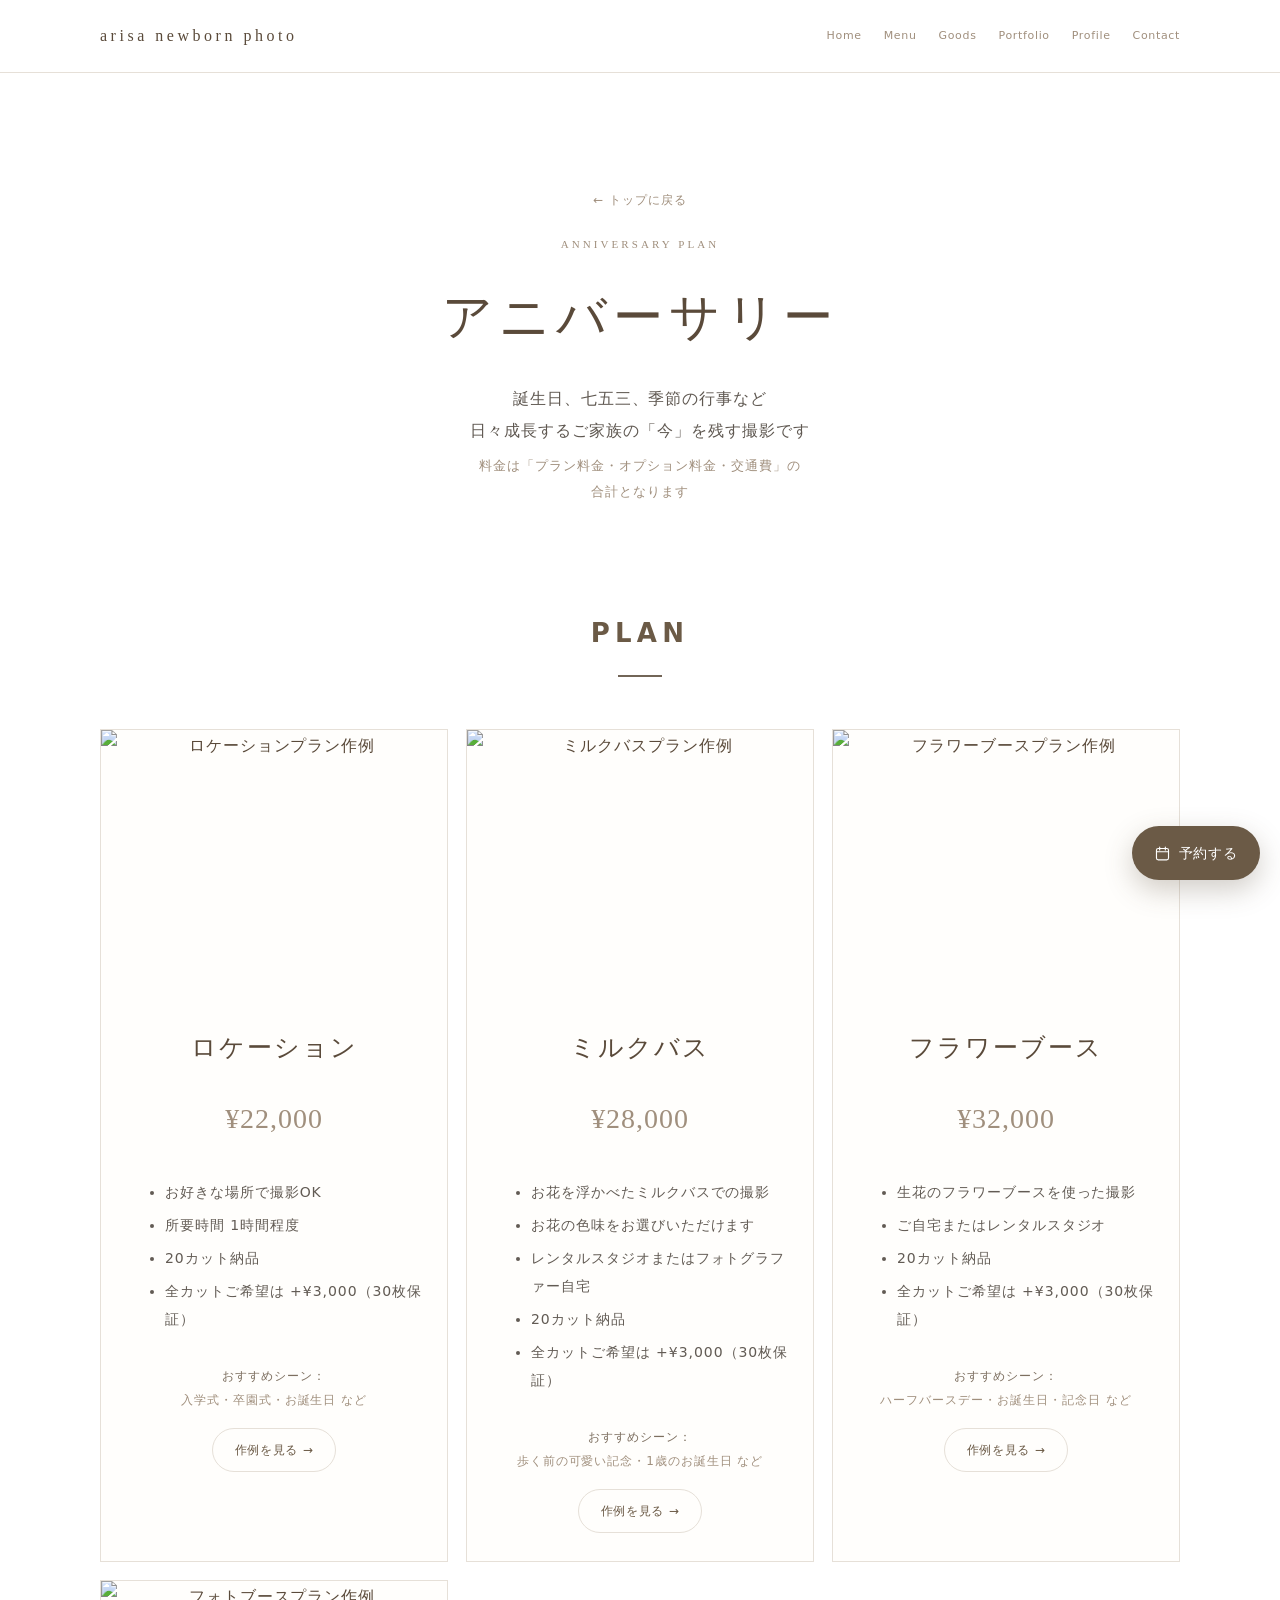
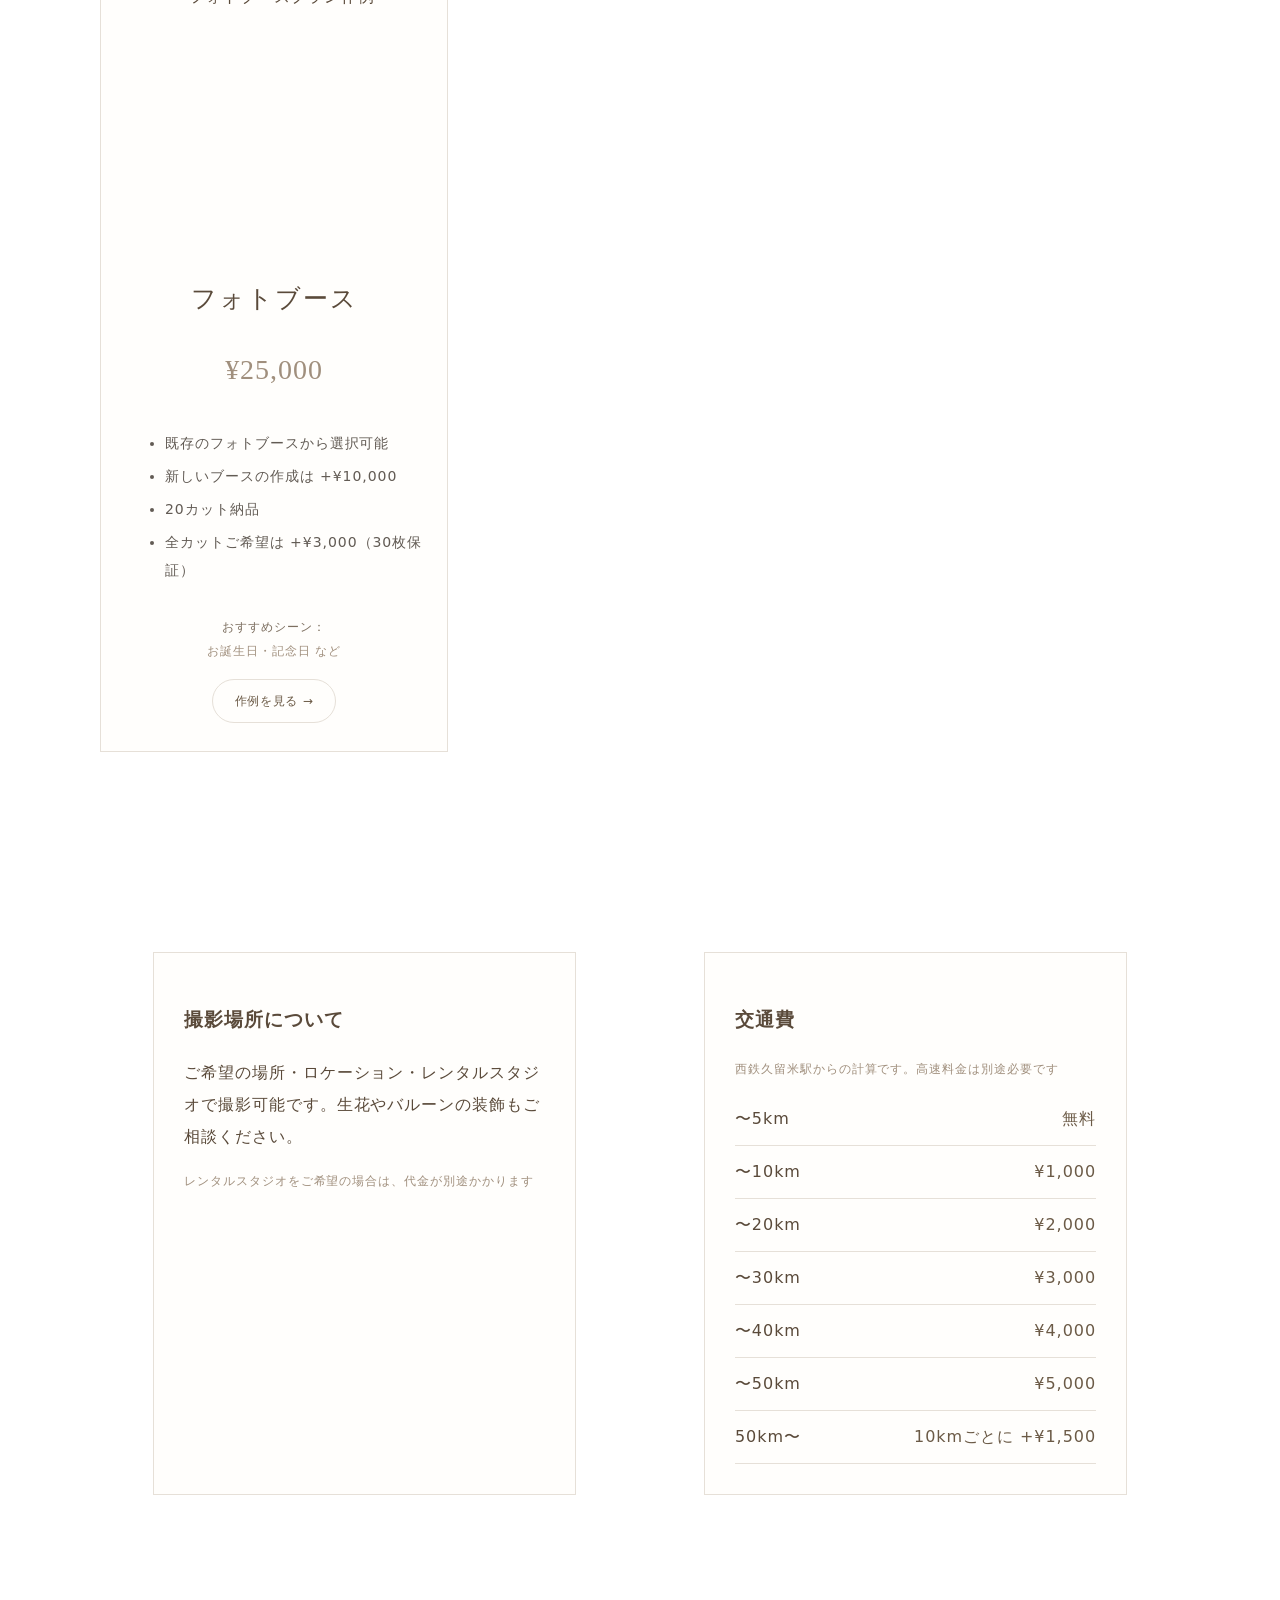
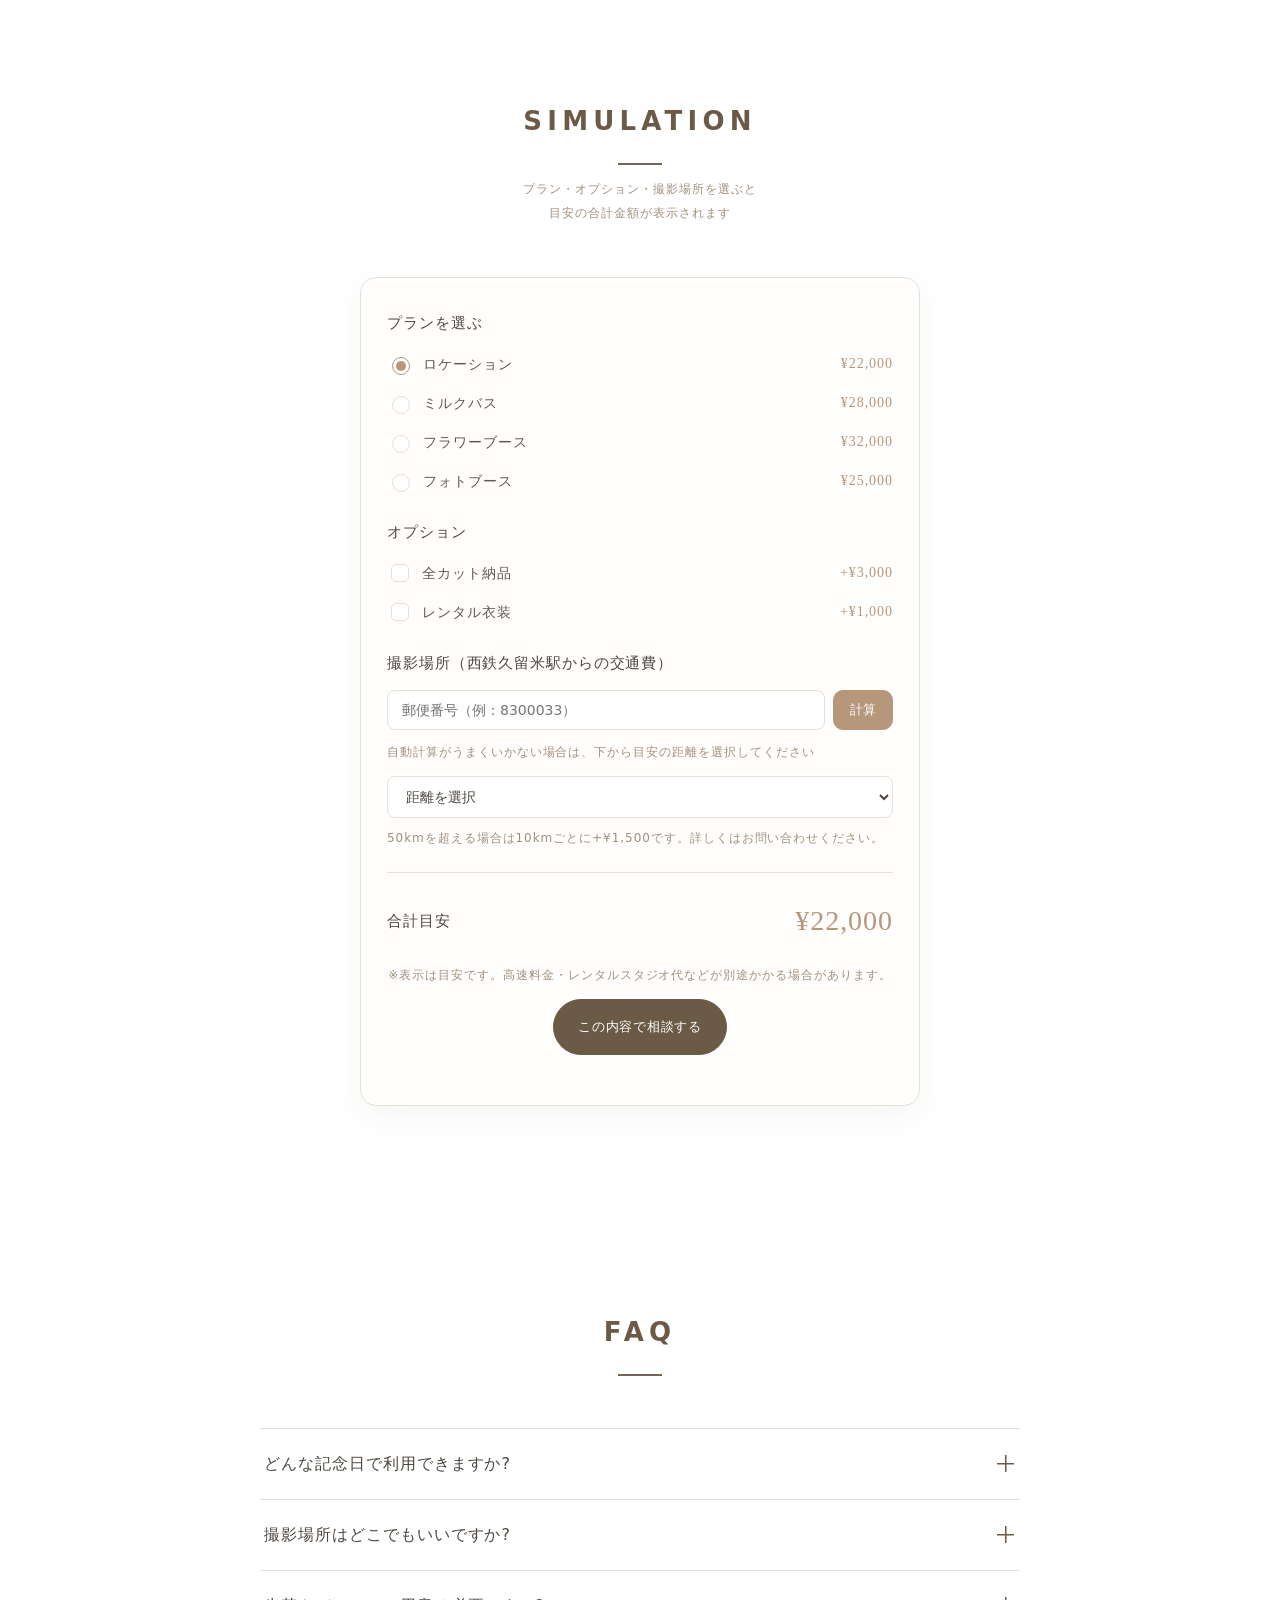
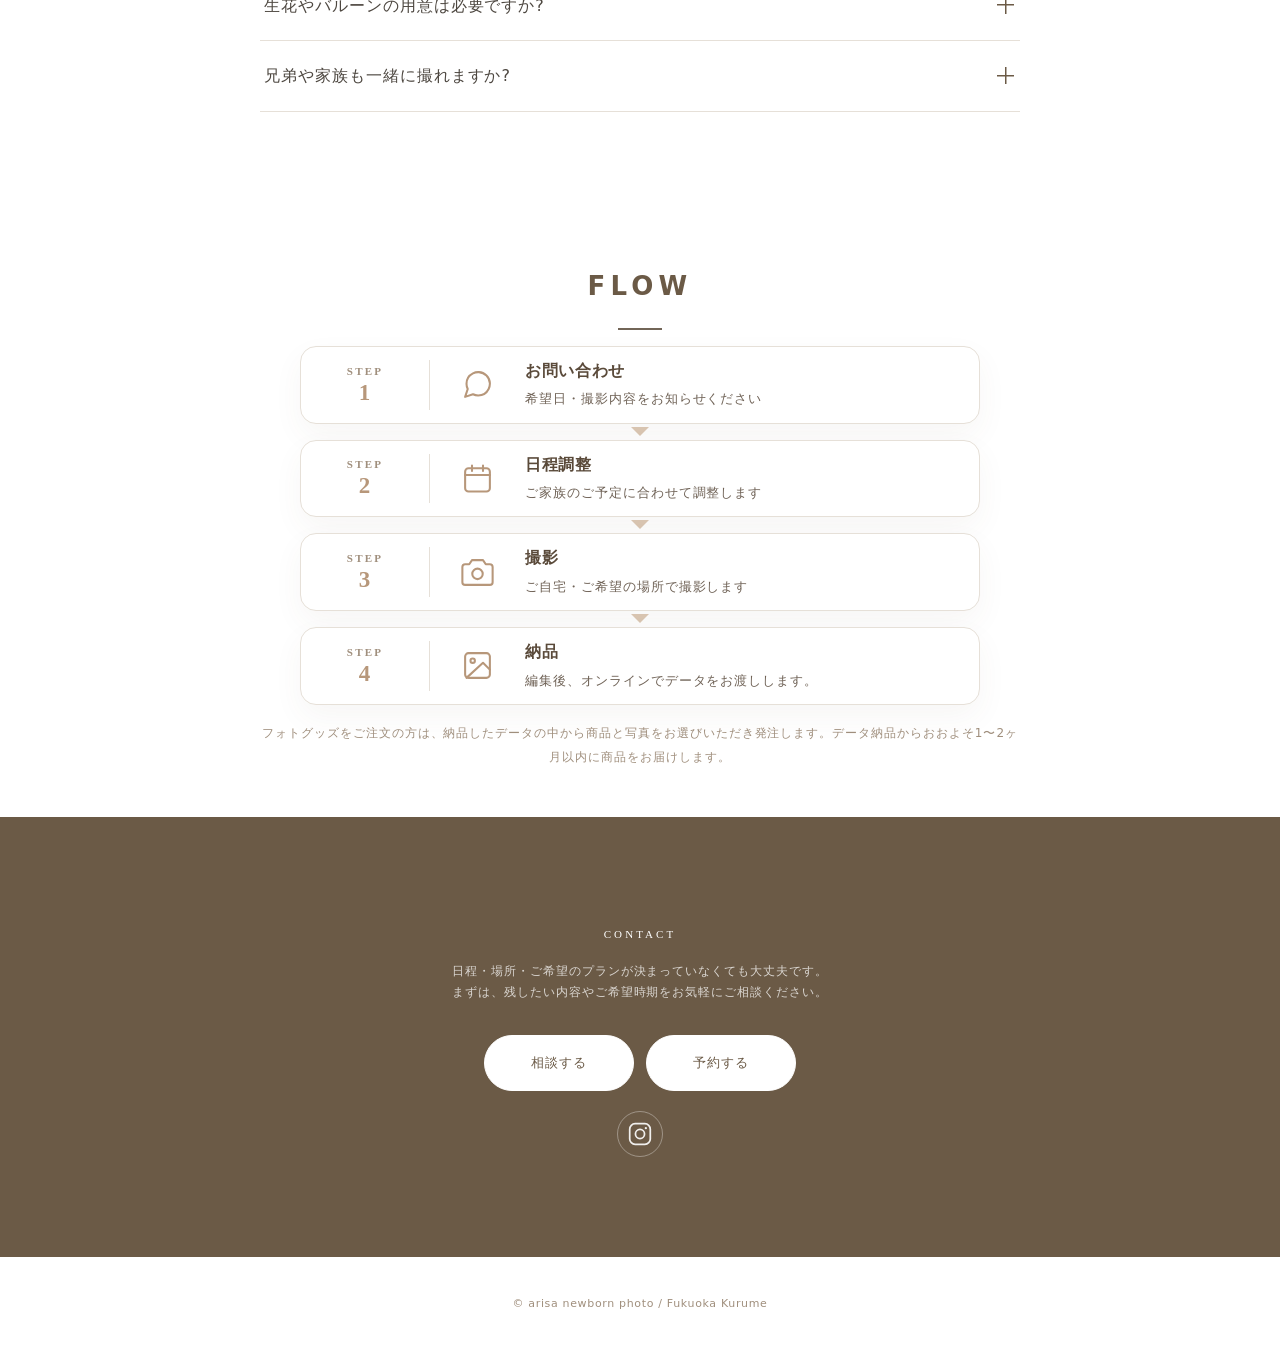
==== anniversary.html @ 68b3fe2f "Add files via upload" ====
<!doctype html>
<html lang="ja">
<head>
  <meta charset="utf-8" />
  <meta name="viewport" content="width=device-width, initial-scale=1" />
  <title>アニバーサリー｜arisa newborn photo</title>
  <link rel="stylesheet" href="style.css?v=95" />
</head>
<body>
  <header class="nav"><div class="container nav-inner"><div class="brand"><a href="index.html">arisa newborn photo</a></div><input id="nav-toggle" class="nav-checkbox" type="checkbox" /><label class="nav-toggle" for="nav-toggle" aria-label="メニューを開閉"><span></span><span></span><span></span></label><nav class="nav-links"><a href="index.html">Home</a><a href="index.html#service">Menu</a><a href="photogoods.html">Goods</a><a href="portfolio.html">Portfolio</a><a href="profile.html">Profile</a><a href="index.html#contact">Contact</a></nav></div></header>
  <main>
    <div class="page-head container"><a class="backlink" href="index.html">トップに戻る</a><div style="margin-top:18px"><span class="eyebrow">Anniversary plan</span><h1>アニバーサリー</h1><p style="text-align:center">誕生日、七五三、季節の行事など<br>日々成長するご家族の「今」を残す撮影です<br><span class="fee-note">料金は「プラン料金・オプション料金・交通費」の<br>合計となります</span></p></div></div>

    <section><div class="container"><div class="section-title"><span class="eyebrow">Plan</span><h2>プラン料金</h2></div><div class="plans">
      <div class="plan"><img class="plan-img" src="写真フォルダ/photo/桜4人家族.jpg" alt="ロケーションプラン作例"><h3>ロケーション</h3><p class="price">¥22,000</p><ul><li>お好きな場所で撮影OK</li><li>所要時間 1時間程度</li><li>20カット納品</li><li>全カットご希望は +¥3,000（30枚保証）</li></ul><p class="scene"><b>おすすめシーン：</b><br>入学式・卒園式・お誕生日 など</p><a class="plan-sample" href="portfolio.html#pf-location">作例を見る</a></div>
      <div class="plan"><img class="plan-img" src="写真フォルダ/photo/ミルクバス1.jpg" alt="ミルクバスプラン作例"><h3>ミルクバス</h3><p class="price">¥28,000</p><ul><li>お花を浮かべたミルクバスでの撮影</li><li>お花の色味をお選びいただけます</li><li>レンタルスタジオまたはフォトグラファー自宅</li><li>20カット納品</li><li>全カットご希望は +¥3,000（30枚保証）</li></ul><p class="scene"><b>おすすめシーン：</b><br>歩く前の可愛い記念・1歳のお誕生日 など</p><a class="plan-sample" href="portfolio.html#pf-milkbath">作例を見る</a></div>
      <div class="plan"><img class="plan-img" src="写真フォルダ/photo/アニバーサリーフラワー1.jpg" alt="フラワーブースプラン作例"><h3>フラワーブース</h3><p class="price">¥32,000</p><ul><li>生花のフラワーブースを使った撮影</li><li>ご自宅またはレンタルスタジオ</li><li>20カット納品</li><li>全カットご希望は +¥3,000（30枚保証）</li></ul><p class="scene"><b>おすすめシーン：</b><br>ハーフバースデー・お誕生日・記念日 など</p><a class="plan-sample" href="portfolio.html#pf-flower">作例を見る</a></div>
      <div class="plan"><img class="plan-img" src="写真フォルダ/photo/フォトブース.jpg" alt="フォトブースプラン作例"><h3>フォトブース</h3><p class="price">¥25,000</p><ul><li>既存のフォトブースから選択可能</li><li>新しいブースの作成は +¥10,000</li><li>20カット納品</li><li>全カットご希望は +¥3,000（30枚保証）</li></ul><p class="scene"><b>おすすめシーン：</b><br>お誕生日・記念日 など</p><a class="plan-sample" href="portfolio.html#pf-booth">作例を見る</a></div>
    </div></div></section>

    <section class="info-compact"><div class="container info"><div class="info-card"><h3>撮影場所について</h3><p>ご希望の場所・ロケーション・レンタルスタジオで撮影可能です。生花やバルーンの装飾もご相談ください。</p><p class="note">レンタルスタジオをご希望の場合は、代金が別途かかります</p></div><div class="info-card"><h3>交通費</h3><p class="note">西鉄久留米駅からの計算です。高速料金は別途必要です</p><table><tr><td>〜5km</td><td>無料</td></tr><tr><td>〜10km</td><td>¥1,000</td></tr><tr><td>〜20km</td><td>¥2,000</td></tr><tr><td>〜30km</td><td>¥3,000</td></tr><tr><td>〜40km</td><td>¥4,000</td></tr><tr><td>〜50km</td><td>¥5,000</td></tr><tr><td>50km〜</td><td>10kmごとに +¥1,500</td></tr></table></div></div></section>

    <section id="sim"><div class="narrow"><div class="section-title"><span class="eyebrow">Simulation</span><h2>料金シミュレーション</h2><p class="note">プラン・オプション・撮影場所を選ぶと<br>目安の合計金額が表示されます</p></div>
      <div class="sim-box">
        <div class="sim-field"><span class="sim-label">プランを選ぶ</span><div class="sim-options">
          <label><input type="radio" name="a-plan" value="22000" checked>ロケーション<span>¥22,000</span></label>
          <label><input type="radio" name="a-plan" value="28000">ミルクバス<span>¥28,000</span></label>
          <label><input type="radio" name="a-plan" value="32000">フラワーブース<span>¥32,000</span></label>
          <label><input type="radio" name="a-plan" value="25000" data-pb="1">フォトブース<span>¥25,000</span></label>
        </div></div>
        <div class="sim-field"><span class="sim-label">オプション</span><div class="sim-options">
          <label><input type="checkbox" id="a-allcut">全カット納品<span>+¥3,000</span></label>
          <label><input type="checkbox" id="a-costume">レンタル衣装<span>+¥1,000</span></label>
          <label id="a-nb-wrap" style="display:none"><input type="checkbox" id="a-nb">新しいフォトブースを作成<span>+¥10,000</span></label>
        </div></div>
        <div class="sim-field"><span class="sim-label">撮影場所（西鉄久留米駅からの交通費）</span>
          <div class="zip-inline"><input type="text" id="a-zip" inputmode="numeric" maxlength="8" placeholder="郵便番号（例：8300033）"><button type="button" id="a-zip-btn">計算</button></div>
          <p id="a-zip-result" class="note" style="margin-top:8px;display:none"></p>
          <p class="note" style="margin-top:10px">自動計算がうまくいかない場合は、下から目安の距離を選択してください</p>
          <select id="a-dist" class="sim-select">
            <option value="">距離を選択</option>
            <option value="0">〜5km（無料）</option>
            <option value="1000">〜10km（¥1,000）</option>
            <option value="2000">〜20km（¥2,000）</option>
            <option value="3000">〜30km（¥3,000）</option>
            <option value="4000">〜40km（¥4,000）</option>
            <option value="5000">〜50km（¥5,000）</option>
          </select>
          <p class="note" style="margin-top:8px">50kmを超える場合は10kmごとに+¥1,500です。詳しくはお問い合わせください。</p>
        </div>
        <div class="sim-total"><span>合計目安</span><strong id="a-total">¥22,000</strong></div>
        <p class="note" style="text-align:center;margin-top:14px">※表示は目安です。高速料金・レンタルスタジオ代などが別途かかる場合があります。</p>
        <div class="btns" style="justify-content:center;margin-top:6px"><a class="btn line" href="https://lin.ee/nrPaFDa" target="_blank" rel="noreferrer">この内容で相談する</a></div>
      </div>
    </div></section>
    <script>(function(){
      var s=document.getElementById("sim");if(!s)return;
      var aTravelFee=0;
      function y(n){return "¥"+n.toLocaleString();}
      var KUR={lat:33.312266,lng:130.521143};
      var areaCoords={"830":{name:"久留米市中心部",lat:33.312266,lng:130.521143},"831":{name:"久留米市周辺",lat:33.34,lng:130.55},"832":{name:"柳川市",lat:33.163,lng:130.406},"833":{name:"筑後市",lat:33.209,lng:130.508},"834":{name:"八女市",lat:33.211,lng:130.556},"835":{name:"みやま市",lat:33.152,lng:130.475},"836":{name:"大牟田市",lat:33.030,lng:130.446},"838":{name:"朝倉市",lat:33.415,lng:130.664},"839":{name:"うきは市",lat:33.325,lng:130.771},"810":{name:"福岡市中央区",lat:33.589,lng:130.402},"812":{name:"福岡市博多区",lat:33.590,lng:130.421},"814":{name:"福岡市早良区",lat:33.578,lng:130.353},"815":{name:"福岡市南区",lat:33.560,lng:130.436},"818":{name:"筑紫野市",lat:33.497,lng:130.548},"820":{name:"飯塚市",lat:33.646,lng:130.691},"840":{name:"佐賀市",lat:33.263,lng:130.301},"841":{name:"鳥栖市",lat:33.376,lng:130.507}};
      function distKm(a,b,c,d){var R=6371,r=function(x){return x*Math.PI/180;};var dLat=r(c-a),dLng=r(d-b);var t=Math.sin(dLat/2)*Math.sin(dLat/2)+Math.cos(r(a))*Math.cos(r(c))*Math.sin(dLng/2)*Math.sin(dLng/2);return R*2*Math.atan2(Math.sqrt(t),Math.sqrt(1-t));}
      function feeFrom(km){if(km<=5)return 0;if(km<=10)return 1000;if(km<=20)return 2000;if(km<=30)return 3000;if(km<=40)return 4000;return 5000;}
      function fetchT(u,ms){ms=ms||8000;var c=new AbortController();var t=setTimeout(function(){c.abort();},ms);return fetch(u,{signal:c.signal}).finally(function(){clearTimeout(t);});}
      function calc(){var p=s.querySelector('input[name="a-plan"]:checked');var base=p?+p.value:0;var pb=!!(p&&p.dataset.pb);document.getElementById("a-nb-wrap").style.display=pb?"flex":"none";var allcut=document.getElementById("a-allcut").checked?3000:0;var costume=document.getElementById("a-costume").checked?1000:0;var nb=(pb&&document.getElementById("a-nb").checked)?10000:0;document.getElementById("a-total").textContent=y(base+allcut+costume+nb+aTravelFee);}
      var sel=document.getElementById("a-dist");
      sel.addEventListener("change",function(){if(sel.value!==""){aTravelFee=+sel.value;var box=document.getElementById("a-zip-result");box.style.display="block";box.innerHTML=sel.options[sel.selectedIndex].text+" を選択（交通費："+(aTravelFee===0?"無料":"＋"+aTravelFee.toLocaleString()+"円")+"）";}calc();});
      async function calcZip(){
        var raw=document.getElementById("a-zip").value.replace(/[^0-9]/g,"");
        var box=document.getElementById("a-zip-result");var btn=document.getElementById("a-zip-btn");box.style.display="block";
        if(raw.length!==7){box.innerHTML="郵便番号は7桁の数字で入力してください（例：8300033）";return;}
        var orig=btn.textContent;btn.disabled=true;btn.textContent="計算中";
        try{
          var zr=await fetchT("https://zipcloud.ibsnet.co.jp/api/search?zipcode="+raw);var zd=await zr.json();
          if(!zd.results||!zd.results.length)throw 0;
          var a=zd.results[0];var addr=a.address1+a.address2+a.address3;
          var gr=await fetchT("https://nominatim.openstreetmap.org/search?format=json&countrycodes=jp&limit=1&q="+encodeURIComponent("日本 "+addr));var gd=await gr.json();
          if(!gd.length)throw 0;
          var km=distKm(KUR.lat,KUR.lng,parseFloat(gd[0].lat),parseFloat(gd[0].lon));var fee=feeFrom(km);var kmr=Math.round(km*10)/10;
          aTravelFee=fee;sel.value="";
          box.innerHTML=addr+"　西鉄久留米駅から約"+kmr+"km<br>交通費：<strong>"+(fee===0?"無料":"＋"+fee.toLocaleString()+"円")+"</strong>";
        }catch(e){
          var pre=raw.substring(0,3);var ar=areaCoords[pre];
          if(ar){var km=distKm(KUR.lat,KUR.lng,ar.lat,ar.lng);var fee=feeFrom(km);var kmr=Math.round(km);aTravelFee=fee;sel.value="";box.innerHTML="※概算："+ar.name+"周辺・約"+kmr+"km<br>交通費：<strong>"+(fee===0?"無料":"＋"+fee.toLocaleString()+"円")+"</strong>";}
          else{box.innerHTML="郵便番号から算出できませんでした。下の「距離を選択」からお選びください。";}
        }finally{btn.disabled=false;btn.textContent=orig;calc();}
      }
      document.getElementById("a-zip-btn").addEventListener("click",calcZip);
      s.addEventListener("change",calc);calc();
    })();</script>

    <section><div class="narrow"><div class="section-title"><span class="eyebrow">FAQ</span><h2>よくある質問</h2></div><div class="faq">
      <details><summary>どんな記念日で利用できますか?</summary><p>お誕生日・ハーフバースデー・季節の行事など、さまざまな記念日で撮影いただけます。</p></details>
      <details><summary>撮影場所はどこでもいいですか?</summary><p>お好きな場所やレンタルスタジオで撮影できます。ご希望の場所をご相談ください。</p></details>
      <details><summary>生花やバルーンの用意は必要ですか?</summary><p>ミルクバス・フラワーブース・フォトブースプランでは、装飾はこちらでご用意します。イメージもご相談いただけます。</p></details>
      <details><summary>兄弟や家族も一緒に撮れますか?</summary><p>はい。ご家族・ご兄弟一緒の撮影も可能です。お気軽にご相談ください。</p></details>
    </div></div></section>

    <section><div class="container"><div class="section-title"><span class="eyebrow">Flow</span><h2>撮影までの流れ</h2></div><div class="flow"><div class="step"><div class="step-number">1</div><div class="step-icon"><svg viewBox="0 0 24 24" fill="none" stroke="currentColor" stroke-width="1.5" stroke-linecap="round" stroke-linejoin="round"><path d="M21 11.5a8.38 8.38 0 0 1-.9 3.8 8.5 8.5 0 0 1-7.6 4.7 8.38 8.38 0 0 1-3.8-.9L3 21l1.9-5.7a8.38 8.38 0 0 1-.9-3.8 8.5 8.5 0 0 1 4.7-7.6 8.38 8.38 0 0 1 3.8-.9h.5a8.48 8.48 0 0 1 8 8z"/></svg></div><div class="step-body"><h3>お問い合わせ</h3><p>希望日・撮影内容をお知らせください</p></div></div><div class="step"><div class="step-number">2</div><div class="step-icon"><svg viewBox="0 0 24 24" fill="none" stroke="currentColor" stroke-width="1.5" stroke-linecap="round" stroke-linejoin="round"><rect x="3" y="4.5" width="18" height="17" rx="2.5"/><path d="M3 9.5h18M8 2.5v4M16 2.5v4"/></svg></div><div class="step-body"><h3>日程調整</h3><p>ご家族のご予定に合わせて調整します</p></div></div><div class="step"><div class="step-number">3</div><div class="step-icon"><svg viewBox="0 0 24 24" fill="none" stroke="currentColor" stroke-width="1.5" stroke-linecap="round" stroke-linejoin="round"><path d="M23 19a2 2 0 0 1-2 2H3a2 2 0 0 1-2-2V8a2 2 0 0 1 2-2h3l2-3h8l2 3h3a2 2 0 0 1 2 2z"/><circle cx="12" cy="13" r="3.8"/></svg></div><div class="step-body"><h3>撮影</h3><p>ご自宅・ご希望の場所で撮影します</p></div></div><div class="step"><div class="step-number">4</div><div class="step-icon"><svg viewBox="0 0 24 24" fill="none" stroke="currentColor" stroke-width="1.5" stroke-linecap="round" stroke-linejoin="round"><rect x="3" y="3" width="18" height="18" rx="2.5"/><circle cx="8.5" cy="8.5" r="1.6"/><path d="M21 15l-5-5L4 21"/></svg></div><div class="step-body"><h3>納品</h3><p>編集後、オンラインでデータをお渡しします。</p></div></div></div><p class="note" style="text-align:center;max-width:760px;margin:24px auto 0">フォトグッズをご注文の方は、納品したデータの中から商品と写真をお選びいただき発注します。データ納品からおおよそ1〜2ヶ月以内に商品をお届けします。</p></div></section>

    <section id="contact" class="cta"><div class="narrow"><span class="eyebrow">Contact</span><p><span class="wbr">日程・場所・ご希望のプランが</span><span class="wbr">決まっていなくても大丈夫です。</span><br><span class="wbr">まずは、残したい内容やご希望時期を</span><span class="wbr">お気軽にご相談ください。</span></p><div class="btns" style="justify-content:center"><a class="btn line" href="https://lin.ee/nrPaFDa" target="_blank" rel="noreferrer">相談する</a><a class="btn js-book" href="#booking">予約する</a></div><a class="ig-link" href="https://www.instagram.com/arisa_newbornphoto/" target="_blank" rel="noreferrer" aria-label="Instagramを見る"><svg viewBox="0 0 24 24" width="26" height="26" fill="none" stroke="currentColor" stroke-width="1.6" stroke-linecap="round" stroke-linejoin="round"><rect x="2.5" y="2.5" width="19" height="19" rx="5"/><circle cx="12" cy="12" r="4.2"/><circle cx="17.4" cy="6.6" r="1.05" fill="currentColor" stroke="none"/></svg></a></div></section>
  </main>
  <footer class="footer">© arisa newborn photo / Fukuoka Kurume</footer>
  <a class="fab js-book" href="#booking" target="_blank" rel="noreferrer" aria-label="予約する"><svg viewBox="0 0 24 24" width="17" height="17" fill="none" stroke="currentColor" stroke-width="1.6" stroke-linecap="round" stroke-linejoin="round"><rect x="3.5" y="5" width="17" height="16" rx="2.5"/><path d="M3.5 9.5h17M8 3v4M16 3v4"/></svg><span>予約する</span></a>
  <script src="booking.js?v=7" defer></script>
</body>
</html>
---- style.css ----
@charset "UTF-8";
:root{
  --bg:#ffffff;--paper:#fffefc;--ink:#5a4a3a;--muted:#a08f7d;--line:#e6e0d8;--accent:#b7977a;--accent2:#d8c4b0;--soft:#faf8f5;--dark:#6b5a46;
  --line-green:#06C755;
  --shadow:0 20px 50px rgba(90,74,58,.06);
}
*{box-sizing:border-box}
html{scroll-behavior:smooth}
body{margin:0;background:var(--bg);color:var(--ink);font-family:"Noto Sans JP", system-ui, -apple-system, BlinkMacSystemFont, sans-serif;line-height:2;letter-spacing:.06em;font-weight:300}
img{max-width:100%;display:block}
a{color:inherit;text-decoration:none}
.container{width:min(1080px,calc(100% - 40px));margin:auto}
.narrow{width:min(820px,calc(100% - 40px));margin:auto}
.nav{position:sticky;top:0;z-index:10;background:rgba(255,255,255,.86);backdrop-filter:blur(16px);border-bottom:1px solid var(--line)}
.nav-inner{height:72px;display:flex;align-items:center;justify-content:space-between;gap:20px;position:relative}
.brand{font-family:Georgia,"Times New Roman",serif;font-size:16px;letter-spacing:.22em;white-space:nowrap}
.nav-checkbox{position:absolute;opacity:0;pointer-events:none;width:1px;height:1px}
.nav-toggle{display:none;align-items:center;justify-content:center;width:40px;height:34px;padding:0;border:none;background:none;cursor:pointer;flex-direction:column;gap:6px}
.nav-toggle span{display:block;width:24px;height:2px;background:var(--ink);border-radius:1px;transition:transform .25s ease,opacity .25s ease}
.nav-toggle span + span{margin-top:0}
.nav-links{display:flex;gap:22px;font-size:11px;letter-spacing:.06em;color:var(--muted);align-items:center}
.nav-links a:hover{color:var(--accent)}
.hero{min-height:90vh;display:flex;align-items:center;padding:100px 0 72px;position:relative;overflow:hidden;background:#fff}
.hero-bg{position:absolute;top:0;left:0;width:100%;height:100%;object-fit:cover;object-position:58% 30%;z-index:0;animation:heroFade 2.6s cubic-bezier(.22,.61,.36,1) forwards;opacity:1;margin:0;pointer-events:none}
.hero-scrim{display:none}
.hero .container{position:relative;z-index:2}
.hero-inner{max-width:520px;animation:heroText 1.6s ease-out .5s forwards;opacity:1;position:relative;z-index:2}
.eyebrow{font-family:Georgia,serif;font-size:11px;letter-spacing:.28em;color:var(--muted);text-transform:uppercase}
.hero h1{font-family:Georgia,"Noto Serif JP",serif;font-weight:300;font-size:clamp(22px,3vw,36px);line-height:1.85;margin:22px 0 28px;letter-spacing:.12em;max-width:90%;}
.lead{font-size:14px;color:#5f5851;max-width:600px;line-height:2.1}
.hero-card{background:var(--paper);padding:18px;border:1px solid var(--line)}
.hero-card img{aspect-ratio:4/5;object-fit:cover;object-position:50% 18%}
@keyframes heroFade{from{opacity:0;transform:scale(1.06)}to{opacity:1;transform:none}}
@keyframes heroText{from{opacity:0;transform:translateY(16px)}to{opacity:1;transform:none}}
@media(prefers-reduced-motion:reduce){.hero-bg,.hero-inner{animation:none;opacity:1}}
.btns{display:flex;gap:12px;flex-wrap:wrap;margin-top:32px;margin-bottom:20px}
.btn{padding:14px 24px;border:1px solid var(--dark);background:var(--dark);color:white;font-size:13px;letter-spacing:.06em;display:inline-flex;align-items:center;justify-content:center;min-width:150px;width:auto;border-radius:999px;cursor:pointer;transition:transform .2s ease,box-shadow .2s ease,background .2s ease,color .2s ease,border-color .2s ease,filter .2s ease}
.hero .lead{font-size:12.6px}
.hero .btn{flex:1 1 45%;min-width:150px;width:auto}
.btn.secondary{background:transparent;color:var(--dark)}
.btn.line{background:var(--dark);border-color:var(--dark);color:#fff}
.hero .btn.line,.hero .btn.secondary{background:#fff;color:var(--dark);border:1px solid var(--dark)}
@media(hover:hover){.hero .btn.line:hover,.hero .btn.secondary:hover{background:var(--dark);color:#fff}}
.hero .btn.line:active,.hero .btn.secondary:active{background:var(--dark);color:#fff}
section{padding:100px 0}
.section-title{text-align:center;margin-bottom:52px}
.section-title .eyebrow{display:block;margin:0;font-family:inherit;font-size:clamp(20px,2.6vw,26px);font-weight:700;letter-spacing:.2em;color:var(--dark)}
.section-title .eyebrow::after{content:"";display:block;width:44px;height:2px;background:var(--ink);opacity:.85;margin:16px auto 0}
.section-title h2{display:none}
.message{background:#fff;border-top:1px solid var(--line);border-bottom:1px solid var(--line);text-align:center;opacity:0;animation:fadeInUp 1s ease-out .2s both}
.message p{font-size:15px;color:#5f5851;line-height:2.1}
.intro-grid{display:grid;grid-template-columns:repeat(3,1fr);gap:18px;margin-top:38px;text-align:left}
@keyframes fadeInUp{from{opacity:0;transform:translateY(20px)}to{opacity:1;transform:translateY(0)}}
.intro-card{background:var(--soft);border:1px solid var(--line);padding:26px 24px}
.intro-card h3{font-family:Georgia,"Noto Serif JP",serif;font-weight:300;font-size:18px;margin:0 0 10px;letter-spacing:.1em}
.intro-card p{font-size:13px;color:#625b54;margin:0;line-height:1.9}
.intro-grid.circles{text-align:center;gap:30px}
.intro-grid.circles .intro-card{background:none;border:none;padding:0}
.intro-grid.circles .intro-card p{max-width:280px;margin:0 auto}
.concept-icon{width:100px;height:100px;border-radius:50%;background:var(--soft);border:1px solid var(--line);display:flex;align-items:center;justify-content:center;margin:0 auto 20px;color:var(--accent)}
.concept-icon svg{width:50px;height:50px}
.concept-photo{width:100%;aspect-ratio:5/4;border-radius:50%;overflow:hidden;margin:0 auto 22px;background:var(--soft)}
.concept-photo img{width:100%;height:100%;object-fit:cover}
.intro-grid.circles .concept-photo{width:50%;min-width:180px;max-width:260px}
.service-grid{display:grid;grid-template-columns:repeat(2,1fr);gap:18px;background:transparent;border:none}
.service{background:var(--paper);padding:0;transition:opacity .25s ease}
.service:hover{opacity:.92}
.service > a{display:block;overflow:hidden;position:relative}
.service > a img,.service .placeholder{aspect-ratio:5/4;height:auto;width:100%;object-fit:cover;object-position:50% 38%;border:1px solid var(--line);box-sizing:border-box;display:block}
.cframe{position:absolute;inset:16px;pointer-events:none;border:1.5px solid var(--accent);-webkit-mask:linear-gradient(#000 0 0) top left,linear-gradient(#000 0 0) top right,linear-gradient(#000 0 0) bottom left,linear-gradient(#000 0 0) bottom right;-webkit-mask-size:26px 26px;-webkit-mask-repeat:no-repeat;mask:linear-gradient(#000 0 0) top left,linear-gradient(#000 0 0) top right,linear-gradient(#000 0 0) bottom left,linear-gradient(#000 0 0) bottom right;mask-size:26px 26px;mask-repeat:no-repeat}
.service-body{padding:28px 20px 24px;border-top:none;text-align:center}
.service-body{padding:28px 20px 24px}
.service h3{font-family:Georgia,"Noto Serif JP",serif;font-weight:300;font-size:21px;margin:0 0 10px;letter-spacing:.1em}
.service h3 a{border-bottom:1px solid var(--line);padding-bottom:3px}
.service h3 a:after{content:"  →";font-size:14px;color:var(--accent)}
.service-link{display:inline-flex;margin:16px auto 0;padding:9px 22px;border:1px solid var(--line);color:var(--dark);font-size:12px;letter-spacing:.08em;transition:background .2s ease,color .2s ease,border-color .2s ease;border-radius:999px;text-align:center}
.service-link:after{content:"  →"}
.service-link:hover{background:var(--dark);color:#fff;border-color:var(--dark)}
.price{font-family:Georgia,serif;font-size:18px;color:var(--muted);margin:10px 0}
.service ul{display:inline-block;text-align:left;padding-left:1.2em;margin:12px auto;color:#665f58;font-size:13px}
.note{font-size:12px;color:var(--muted)}
.portfolio-grid{display:grid;grid-template-columns:repeat(3,1fr);gap:14px}
.portfolio-item{background:var(--paper);border:1px solid var(--line);padding:10px}
.portfolio-item img,.portfolio-item .placeholder{width:100%;height:260px;object-fit:cover;object-position:center center}
.portfolio-item p{text-align:center;font-family:Georgia,"Noto Serif JP",serif;letter-spacing:.1em;margin:12px 0 4px;color:#5f5851}
.placeholder{display:flex;align-items:center;justify-content:center;background:linear-gradient(135deg,var(--soft),var(--accent2));color:#8a6f57;font-family:Georgia,"Noto Serif JP",serif;font-size:13px;letter-spacing:.1em;text-align:center;padding:16px}
.pose-grid{display:grid;grid-template-columns:repeat(4,1fr);gap:14px}
.pose-item{background:var(--paper);border:1px solid var(--line);padding:10px}
.pose-item img{width:100%;height:230px;object-fit:cover;object-position:50% 42%}
.pose-item p{text-align:center;font-family:Georgia,"Noto Serif JP",serif;letter-spacing:.1em;margin:12px 0 4px;color:#5f5851;font-size:14px}
.plans{display:grid;grid-template-columns:repeat(3,1fr);gap:18px}
.plan{background:var(--paper);border:1px solid var(--line);padding:28px 24px;position:relative;text-align:center;display:flex;flex-direction:column}
.plan.recommend{border-color:var(--accent);box-shadow:var(--shadow)}
.badge{position:absolute;top:16px;right:16px;background:#f4e5d7;color:#9d7656;font-size:11px;padding:4px 9px}
.plan .plan-img{display:block;width:calc(100% + 48px);max-width:none;margin:-28px -24px 16px;aspect-ratio:5/4;height:auto;object-fit:cover;object-position:50% 42%}
.plan h3{font-family:Georgia,"Noto Serif JP",serif;font-size:25px;font-weight:400;margin:0 0 8px;letter-spacing:.08em}
.plan .scene{font-size:12px;color:var(--muted);margin:10px 0 0}
.plan li{text-align:left}
.plan .scene b{color:#7d6f60;font-weight:400}
.plan .price{font-size:28px}
.plan .plan-tag{margin:6px 0 16px;font-size:12.5px;line-height:1.6;color:var(--muted);padding:0 4px}
.plan li{margin:5px 0;font-size:14px;color:#625b54}
.plan-sample{display:block;width:fit-content;margin:16px auto 0;padding:9px 22px;border:1px solid var(--line);border-radius:999px;color:var(--dark);font-size:12px;letter-spacing:.06em;text-align:center;cursor:pointer;transition:background .2s ease,color .2s ease,border-color .2s ease,transform .2s ease,box-shadow .2s ease}
.plan-sample:after{content:"  →"}
@media(hover:hover){.plan-sample:hover{background:var(--dark);color:#fff;border-color:var(--dark);transform:translateY(-2px);box-shadow:0 8px 18px rgba(90,74,58,.18)}}
.plan-sample:active{transform:translateY(0) scale(.98);filter:brightness(.9)}
.plan-pose-link{margin-top:30px}
#pose{scroll-margin-top:84px}
.plan-discount{margin:16px -24px -28px;margin-top:auto;padding:12px 18px;background:var(--accent2);color:#5a4a3a;font-size:12px;line-height:1.55;text-align:center}
.plan-discount span{display:block}
.plan-discount b{display:inline-block;margin-top:3px;font-family:Georgia,serif;font-weight:700;font-size:15px;letter-spacing:.02em;color:#5a4433}
.option-box{margin-top:30px;background:#fffaf4;border:1px solid var(--line);padding:26px}
.option-box dl{display:grid;grid-template-columns:1fr auto;gap:10px 24px;margin:0}
.option-box dt{color:#5e5750}.option-box dd{margin:0;color:var(--accent);font-family:Georgia,serif}
.discount-box{margin-top:18px;background:#f6efe6;border-color:var(--accent2)}
.discount-box .ob-label{margin:0 0 14px;font-family:Georgia,serif;font-size:12px;font-weight:700;letter-spacing:.22em;text-transform:uppercase;color:var(--accent)}
.discount-box dd{white-space:nowrap;color:#5a4433;font-weight:700}
.flow{display:flex;flex-direction:column;gap:16px;max-width:680px;margin:0 auto;position:relative}
.step{display:grid;grid-template-columns:84px 74px 1fr;align-items:center;gap:0 22px;background:#fff;box-shadow:0 12px 30px rgba(90,74,58,.05);border:1px solid var(--line);border-radius:16px;padding:13px 22px;position:relative;z-index:1}
.step-number{display:flex;flex-direction:column;align-items:center;justify-content:center;font-family:Georgia,serif;font-size:23px;font-weight:700;color:var(--accent);line-height:1}
.step-number::before{content:"STEP";font-family:inherit;font-size:11px;font-weight:600;letter-spacing:.2em;color:var(--muted);margin-bottom:4px}
.step-icon{display:flex;align-items:center;justify-content:center;align-self:stretch;border-left:1px solid var(--line);padding-left:22px;color:var(--accent)}
.step-icon svg{width:33px;height:33px}
.step-body{display:grid;gap:8px;align-content:center}
.step-body h3{font-size:16px;font-weight:600;margin:0;letter-spacing:.04em;color:var(--ink);line-height:1.35;text-align:left}
.step-body p{font-size:13px;color:#6f6256;margin:0;line-height:1.55;text-align:left}
.step:not(:last-child)::after{content:"";position:absolute;left:50%;bottom:-13px;transform:translateX(-50%);width:0;height:0;border-left:9px solid transparent;border-right:9px solid transparent;border-top:9px solid var(--accent2)}
#flow{background:#fbf7f2;padding:10px 0;margin:32px 0}
#flow .section-title{margin-bottom:16px}
#flow .note{margin-top:14px!important}
section:has(.flow){padding-top:48px;padding-bottom:48px}
section:has(.flow) .section-title{margin-bottom:16px}
section:has(.flow) .note{margin-top:16px!important}
#flow .container{position:relative}
#flow .section-title{margin-bottom:20px}
@media(max-width:900px){.flow{gap:16px}.step{grid-template-columns:60px 54px 1fr;gap:0 14px;padding:13px 16px}.step-icon{padding-left:14px}.step-icon svg{width:30px;height:30px}.step-number{font-size:21px}}
.info{display:grid;grid-template-columns:1fr 1fr;gap:22px}
.info-card{background:var(--paper);border:1px solid var(--line);padding:30px;width:80%;max-width:720px;margin:0 auto}
.info-card table{width:100%;border-collapse:collapse}.info-card td{border-bottom:1px solid var(--line);padding:10px 0}.info-card td:last-child{text-align:right;color:var(--dark)}
.section-divider{display:flex;align-items:center;gap:18px;max-width:760px;margin:46px auto 30px}
.section-divider::before,.section-divider::after{content:"";flex:1;height:1px;background:var(--line)}
.section-divider span{font-family:Georgia,serif;font-size:12px;letter-spacing:.28em;text-transform:uppercase;color:var(--accent);white-space:nowrap}
.fee-card td{padding:6px 0}
.notes-compact .info-card h3{display:flex;align-items:center;gap:9px}
.note-icon{width:21px;height:21px;color:var(--accent);flex-shrink:0}
.cost-grid{display:grid;grid-template-columns:1fr 1fr;gap:44px;align-items:start;max-width:940px;margin:0 auto}
.cost-grid .option-box{margin-top:24px}
.cost-grid .fee-card{width:100%;max-width:none;margin:24px 0 0}
@media(max-width:820px){.cost-grid{grid-template-columns:1fr;gap:48px;max-width:520px}}
@media(max-width:560px){.cost-compact{padding:26px 0}.cost-grid{gap:36px}.cost-compact .section-title{margin-bottom:0}.cost-compact .section-title .eyebrow{font-size:19px}.cost-compact .section-title .eyebrow::after{margin-top:7px}.cost-grid .option-box{margin-top:12px;padding:16px 18px}.cost-grid .option-box dl{gap:7px 16px}.cost-grid .option-box dt{font-size:12.5px;line-height:1.45}.cost-grid .option-box dd{font-size:13px}.cost-grid .option-box .note{font-size:11px;margin:8px 0 0;line-height:1.55}.cost-grid .fee-card{margin-top:12px;padding:14px 18px}.cost-grid .fee-card .note{font-size:11px;margin:0 0 8px}.cost-grid .fee-card td{padding:4px 0;font-size:12.5px}}
@media(max-width:560px){.info-compact{padding:26px 0}.info-compact .info{gap:12px}.info-compact .info-card{width:100%;padding:16px 18px}.info-compact .info-card h3{font-size:16px;margin:0 0 8px}.info-compact .info-card p{font-size:12.5px;line-height:1.7;margin:4px 0}.info-compact .info-card td{padding:5px 0;font-size:12.5px}}
@media(max-width:560px){.notes-compact{padding:32px 0}.notes-compact .section-divider{margin:0 auto 16px}.notes-compact .info-card{width:100%;padding:14px 18px;margin-top:12px!important}.notes-compact .info-card h3{font-size:15px;margin:0 0 6px}.notes-compact .info-card p{font-size:12px;line-height:1.65;margin:4px 0}.notes-compact .info-card ol{font-size:11.5px!important;line-height:1.65!important;margin:8px 0!important;padding-left:1.2em!important}.notes-compact .info-card ol li{margin:4px 0}.notes-compact .info-card .note{font-size:11px;margin-top:8px}}
.faq{max-width:760px;margin:0 auto}
.faq details{border-bottom:1px solid var(--line)}
.faq details:first-child{border-top:1px solid var(--line)}
.faq summary{list-style:none;cursor:pointer;color:#4d4740;font-size:clamp(14.5px,3.8vw,16px);line-height:1.6;padding:22px 46px 22px 4px;position:relative;transition:color .2s ease}
.faq summary::-webkit-details-marker{display:none}
.faq summary::after{content:"";position:absolute;right:6px;top:26px;width:17px;height:17px;background:linear-gradient(var(--dark),var(--dark)) center/100% 1.5px no-repeat,linear-gradient(var(--dark),var(--dark)) center/1.5px 100% no-repeat;transition:transform .3s ease}
.faq details[open] summary::after{background:linear-gradient(var(--dark),var(--dark)) center/100% 1.5px no-repeat}
@media(hover:hover){.faq summary:hover{color:var(--accent)}}
.faq p{color:#665f58;margin:0;font-size:14px;line-height:1.95;padding:0 46px 24px 4px}
@media(max-width:560px){section:has(.faq){padding:38px 0}section:has(.faq) .section-title{margin-bottom:18px}.faq summary{padding:14px 38px 14px 2px;font-size:13.5px;line-height:1.5}.faq summary::after{top:15px;width:15px;height:15px}.faq p{font-size:12.5px;line-height:1.8;padding:0 38px 16px 2px}}
.pf-heading{margin:0 0 26px;text-align:center}
.pf-heading h2{display:flex;justify-content:center;align-items:baseline;flex-wrap:wrap;gap:6px 12px;margin:0;font-family:"Noto Serif JP",serif;font-weight:600;font-size:clamp(20px,5vw,25px);letter-spacing:.06em;color:var(--ink)}
.pf-heading .en{position:relative;padding-bottom:14px;font-family:Georgia,serif;font-size:clamp(17px,4.4vw,21px);font-weight:700;letter-spacing:.2em;text-transform:uppercase;color:var(--dark)}
.pf-heading .en::after{content:"";position:absolute;left:50%;bottom:0;transform:translateX(-50%);width:46px;height:2px;background:var(--accent2)}
.pf-intro{max-width:620px;margin:0 auto;text-align:center}
.pf-intro-photo img{width:70%;max-width:420px;aspect-ratio:3/2;object-fit:cover;display:block;margin:0 auto}
.pf-intro-msg{margin:24px auto 0;max-width:480px;color:#5f574e;font-size:14px;line-height:2.05;letter-spacing:.02em}
@media(max-width:640px){.pf-intro-photo img{width:100%;max-width:100%}.pf-intro-msg{font-size:12.5px;line-height:1.95;margin-top:18px}.pf-intro-msg br{display:none}}
.pf-message{max-width:540px;margin:0 auto;text-align:center;color:#5f574e;font-size:14px;line-height:2.15;letter-spacing:.02em}
.pf-message .sign{display:block;margin-top:20px;font-family:Georgia,"Noto Serif JP",serif;font-size:17px;letter-spacing:.14em;color:var(--dark)}
@media(max-width:560px){.pf-message{font-size:12.5px;line-height:2}}
.pf-timeline{list-style:none;position:relative;max-width:860px;margin:0 auto;padding:6px 0}
.pf-timeline::before{content:"";position:absolute;left:50%;top:0;bottom:0;width:2px;background:var(--accent2);transform:translateX(-50%)}
.pf-timeline li{position:relative;display:grid;grid-template-columns:1fr 1fr;column-gap:56px;align-items:center;margin-bottom:16px}
.pf-timeline li::after{content:"";position:absolute;left:50%;top:50%;transform:translate(-50%,-50%);width:14px;height:14px;border-radius:50%;background:#fff;border:3px solid var(--accent);z-index:1}
.pf-timeline .tl-main{grid-column:1;text-align:right}
.pf-timeline .tl-photo-wrap{grid-column:2;text-align:left}
.pf-timeline li:nth-child(even) .tl-main{grid-column:2;text-align:left}
.pf-timeline li:nth-child(even) .tl-photo-wrap{grid-column:1;text-align:right}
.pf-timeline .tl-year{display:block;font-family:Georgia,serif;font-weight:700;font-size:22px;letter-spacing:.04em;color:var(--accent);margin:0 0 8px;line-height:1}
.pf-timeline .tl-card{display:inline-block;text-align:left;max-width:330px;background:var(--paper);border:1px solid var(--line);box-shadow:0 8px 20px rgba(90,74,58,.05);padding:15px 18px}
.pf-timeline .tl-card h3{margin:0 0 6px;font-size:14px;font-weight:600;color:var(--ink);line-height:1.45}
.pf-timeline .tl-card p{margin:0;font-size:12.5px;line-height:1.8;color:#625b54}
.pf-timeline .tl-photo{display:inline-block;width:100%;max-width:300px;aspect-ratio:4/3;object-fit:cover;vertical-align:middle}
@media(max-width:640px){.pf-timeline{padding-left:6px}.pf-timeline::before{left:9px}.pf-timeline li{grid-template-columns:1fr;column-gap:0;align-items:start;padding-left:30px;margin-bottom:26px}.pf-timeline li::after,.pf-timeline li:nth-child(even)::after{left:9px;top:8px;transform:translate(-50%,0);width:12px;height:12px}.pf-timeline .tl-main,.pf-timeline li:nth-child(even) .tl-main{grid-column:1;text-align:left}.pf-timeline .tl-photo-wrap,.pf-timeline li:nth-child(even) .tl-photo-wrap{grid-column:1;text-align:left}.pf-timeline .tl-year{font-size:20px;margin-bottom:6px}.pf-timeline .tl-card{max-width:none;padding:13px 15px}.pf-timeline .tl-photo{max-width:none;margin-top:12px}}
.profile-table{max-width:620px;margin:0 auto}
.ig-lead{text-align:center;color:#625b54;font-size:13.5px;line-height:1.8;margin:0 0 22px}
.ig-feed{display:grid;grid-template-columns:repeat(3,1fr);gap:10px;max-width:600px;margin:0 auto}
.ig-feed a{position:relative;display:block;aspect-ratio:1/1;overflow:hidden}
.ig-feed img{width:100%;height:100%;object-fit:cover;display:block;transition:transform .4s ease}
.ig-feed .ig-ov{position:absolute;inset:0;display:flex;align-items:center;justify-content:center;color:#fff;background:rgba(90,74,58,0);opacity:0;transition:opacity .3s ease,background .3s ease}
@media(hover:hover){.ig-feed a:hover img{transform:scale(1.06)}.ig-feed a:hover .ig-ov{opacity:1;background:rgba(90,74,58,.32)}}
.ig-follow-wrap{text-align:center}
.ig-follow{display:inline-flex;align-items:center;gap:9px;margin:26px auto 0;padding:12px 26px;border:1px solid var(--accent);border-radius:999px;color:var(--dark);font-size:13px;letter-spacing:.04em;transition:background .2s ease,color .2s ease,border-color .2s ease,transform .2s ease,box-shadow .2s ease}
@media(hover:hover){.ig-follow:hover{background:var(--accent2);border-color:var(--accent2);transform:translateY(-2px);box-shadow:0 8px 18px rgba(90,74,58,.15)}}
@media(max-width:560px){.ig-feed{gap:6px}.ig-lead{font-size:12.5px}}
.story-carousel{display:flex;align-items:center;gap:14px;overflow-x:auto;scroll-snap-type:x mandatory;-webkit-overflow-scrolling:touch;padding:26px calc(50% - 96px) 32px;scrollbar-width:none}
.story-carousel::-webkit-scrollbar{display:none}
.story-carousel img{flex:0 0 auto;width:192px;aspect-ratio:9/16;object-fit:cover;scroll-snap-align:center;display:block;border-radius:3px;transform:scale(.8);opacity:.5;transition:transform .4s cubic-bezier(.22,.61,.36,1),opacity .4s ease,box-shadow .4s ease;transform-origin:center center;will-change:transform}
.story-carousel img.is-active{transform:scale(1.1) translateY(-8px);opacity:1;box-shadow:0 20px 42px rgba(90,74,58,.26)}
.story-carousel .story-replay{flex:0 0 auto;width:192px;aspect-ratio:9/16;scroll-snap-align:center;display:flex;flex-direction:column;align-items:center;justify-content:center;gap:12px;background:var(--paper);border:1px solid var(--line);border-radius:3px;color:var(--dark);font-family:inherit;font-size:14px;letter-spacing:.06em;cursor:pointer;transform:scale(.8);opacity:.5;transition:transform .4s cubic-bezier(.22,.61,.36,1),opacity .4s ease,box-shadow .4s ease}
.story-carousel .story-replay.is-active{transform:scale(1.1) translateY(-8px);opacity:1;box-shadow:0 20px 42px rgba(90,74,58,.26)}
.story-carousel .story-replay svg{width:34px;height:34px;color:var(--accent)}
.story-hint{display:flex;align-items:center;justify-content:center;gap:6px;color:var(--muted);font-size:11.5px;letter-spacing:.08em;margin:2px 0 0}
@media(max-width:560px){.story-carousel{padding:22px calc(50% - 78px) 28px;gap:10px}.story-carousel img{width:156px}}
.story-carousel img{cursor:zoom-in}
.story-lightbox{position:fixed;inset:0;z-index:100;display:none;align-items:center;justify-content:center;background:rgba(60,50,40,.86);padding:24px;cursor:zoom-out}
.story-lightbox.open{display:flex}
.story-lightbox img{max-width:min(92vw,520px);max-height:90vh;object-fit:contain;box-shadow:0 20px 60px rgba(0,0,0,.45)}
.story-lightbox .sl-close{position:absolute;top:16px;right:20px;width:42px;height:42px;border:none;background:rgba(255,255,255,.16);color:#fff;font-size:24px;line-height:1;border-radius:50%;cursor:pointer;display:flex;align-items:center;justify-content:center}
.profile-table>div{display:grid;grid-template-columns:130px 1fr;gap:18px;padding:15px 4px;border-bottom:1px solid var(--line)}
.profile-table>div:first-child{border-top:1px solid var(--line)}
.profile-table dt{margin:0;color:var(--accent);font-size:13px;letter-spacing:.04em}
.profile-table dd{margin:0;color:#5a4a3a;font-size:14px;line-height:1.7}
.profile-table .pt-note{display:block;margin-top:4px;font-size:12px;color:var(--muted);line-height:1.6}
@media(max-width:560px){.profile-table>div{grid-template-columns:92px 1fr;gap:12px;padding:12px 2px}.profile-table dt{font-size:12px}.profile-table dd{font-size:13px}.profile-table .pt-note{font-size:11px}}
.profile{display:grid;grid-template-columns:.75fr 1.25fr;gap:34px;align-items:center}.profile img{aspect-ratio:4/5;object-fit:cover}.profile h3{font-family:Georgia,"Noto Serif JP",serif;font-weight:300;font-size:26px;letter-spacing:.12em;margin:0 0 16px}.profile p{color:#625b54;line-height:2;font-size:80%}
.page-head .fee-note{display:inline-block;font-size:clamp(10.5px,3.2vw,13px);color:var(--muted);margin-top:6px}
.cta{background:var(--dark);color:white;text-align:center}.cta h2{font-family:Georgia,"Noto Serif JP",serif;font-weight:300;font-size:clamp(22px,6vw,32px);letter-spacing:.1em;white-space:nowrap}
.cta .wbr{display:inline-block}.cta .eyebrow{color:#fff}.cta p{color:rgba(255,255,255,.75);line-height:1.75;font-size:12px}.cta .btn{background:white;color:var(--dark);border-color:white}.cta .btn.line{background:#fff;color:var(--dark);border-color:#fff}@media(hover:hover){.cta .btn:hover,.cta .btn.line:hover{background:var(--accent2);color:var(--dark);border-color:var(--accent2)}}.cta .btn:active,.cta .btn.line:active{background:var(--accent2);color:var(--dark);border-color:var(--accent2)}.ig-link{display:flex;align-items:center;justify-content:center;width:46px;height:46px;margin:20px auto 0;color:rgba(255,255,255,.9);border:1px solid rgba(255,255,255,.35);border-radius:50%;transition:transform .2s ease,color .2s ease,border-color .2s ease,background .2s ease}@media(hover:hover){.ig-link:hover{transform:translateY(-2px);color:var(--dark);background:var(--accent2);border-color:var(--accent2)}}.ig-link:active{transform:translateY(0) scale(.96)}.footer{padding:36px 0;color:var(--muted);font-size:11px;text-align:center;letter-spacing:.06em}
/* portfolio strip on home：大小の写真を組み合わせた配置 */
.pf-strip{display:grid;grid-template-columns:repeat(6,1fr);gap:4px}
.pf-strip img{width:100%;height:auto;aspect-ratio:1/1;object-fit:cover;object-position:center center;display:block}
.pf-strip img.sq{grid-column:span 2;grid-row:span 2}
.pf-more{text-align:center;margin-top:40px}
.pf-more a{display:inline-flex;align-items:center;justify-content:center;padding:10px 24px;border:1px solid var(--line);border-radius:999px;color:var(--dark);font-size:12px;letter-spacing:.08em}
.pf-more a:after{content:"  →"}
@media(hover:hover){.pf-more a:hover{background:var(--dark);color:#fff;border-color:var(--dark);transform:translateY(-2px);box-shadow:0 10px 22px rgba(90,74,58,.18)}}
.pf-more a:active{transform:translateY(0) scale(.98);filter:brightness(.9)}
/* goods (home) - placeholder and service image arch */
.goods-image.blank{min-height:320px;background:linear-gradient(180deg,#fbf9f6,#f5f2ef);border:1px solid var(--line)}
/* Make service image area have an arched/elliptical top while the body stays square */
.service img,.service .placeholder{display:block;border-radius:0}
/* goods (home) */
.goods-grid{display:flex;gap:28px;align-items:center}
.goods-image{flex:1 1 50%}
.goods-image img{width:100%;height:auto;aspect-ratio:5/4;object-fit:cover;border:1px solid var(--line);background:var(--paper)}
.goods-content{flex:1 1 50%;text-align:center}
.goods-content h3{font-family:Georgia,"Noto Serif JP",serif;font-weight:300;font-size:20px;margin:0 0 12px}
.goods-content p{color:#625b54;line-height:1.9}
@media(max-width:900px){.goods-grid{flex-direction:column}.goods-content{padding-top:18px}}
/* portfolio page genre block */
.genre{margin-bottom:56px}
.genre h2{font-family:Georgia,"Noto Serif JP",serif;font-weight:400;font-size:26px;letter-spacing:.1em;margin:0 0 6px}
.genre .eyebrow{display:block;margin-bottom:4px}
.genre .genre-head{margin-bottom:26px}
.genre-head h2{display:none}
/* detail page */
.page-head{padding:110px 0 0;text-align:center}
.page-head .eyebrow{display:block;margin-bottom:12px}
.page-head h1{font-family:Georgia,"Noto Serif JP",serif;font-weight:400;font-size:clamp(30px,4.4vw,50px);letter-spacing:.12em;margin:0 0 16px}
.page-head p{color:#5f5851;max-width:640px;margin:0 auto}
.page-head-image{margin:24px auto 0;max-width:720px;overflow:hidden;border-radius:24px}
.page-head-image img{width:100%;display:block;object-fit:cover;object-position:center center}
.backlink{font-size:12px;color:var(--muted)}.backlink:hover{color:var(--accent)}
.backlink:before{content:"← "}
@media(max-width:900px){.nav-toggle{display:flex}.nav-links{display:flex;flex-direction:column;position:absolute;top:100%;left:0;width:100%;gap:0;padding:10px 0;border-top:1px solid var(--line);background:#fff;box-shadow:0 20px 40px rgba(0,0,0,.08);opacity:0;visibility:hidden;transform:translateY(-8px);pointer-events:none;transition:opacity .32s ease,transform .32s ease,visibility .32s ease}.nav-checkbox:checked + .nav-toggle + .nav-links{opacity:1;visibility:visible;transform:none;pointer-events:auto}.nav-links a{display:block;padding:10px 18px;border-radius:0;background:none;color:var(--ink);font-size:13px;letter-spacing:.08em}.nav-links a:not(:last-child){border-bottom:1px solid rgba(230,224,216,.9)}.hero-grid,.service-grid,.plans,.flow,.info,.intro-grid,.profile{grid-template-columns:1fr}.hero{min-height:auto}.service > a{width:75%;margin:0 auto}.service img,.service .placeholder{height:auto;aspect-ratio:5/4;width:100%}.plans{gap:14px}section{padding:64px 0}.option-box dd{text-align:right}.hero h1{font-size:30px}.pose-grid{grid-template-columns:1fr 1fr}.pose-item img{height:auto;aspect-ratio:1/1}.profile img{max-width:280px;margin:auto}.page-head{padding:84px 0 0}.pf-strip{grid-template-columns:repeat(3,1fr);grid-auto-rows:auto}.pf-strip img.sq{grid-column:span 1;grid-row:span 1}}
@media(max-width:720px){.intro-grid.circles{grid-template-columns:1fr;gap:28px}.intro-grid.circles .intro-card:nth-child(3){grid-column:auto}}
@media(max-width:560px){.container,.narrow{width:min(100% - 28px,1080px)}.portfolio-grid{grid-template-columns:repeat(3,1fr);gap:6px}.portfolio-item{padding:4px}.portfolio-item img,.portfolio-item .placeholder{height:auto;aspect-ratio:1/1}.pose-grid{grid-template-columns:1fr 1fr}.btn{width:100%}.hero .btns{flex-direction:row;gap:10px}.hero .btn{flex:1 1 0;width:auto;min-width:0;padding:13px 8px;font-size:12px;white-space:nowrap}.brand{font-size:14px}.hero h1{font-size:24px;max-width:100%}.pf-strip{grid-template-columns:repeat(3,1fr);grid-auto-rows:auto}.pf-strip img.sq{grid-column:span 1;grid-row:span 1}.intro-grid.circles{grid-template-columns:1fr;gap:28px}.intro-grid.circles .intro-card:nth-child(3){grid-column:auto}.contact .btns{justify-content:center}.contact .btn{width:70%;min-width:0}.cta .btns{flex-wrap:nowrap;gap:10px}.cta .btn{flex:1 1 0;width:auto;min-width:0;max-width:170px;padding:12px 6px;font-size:13px;white-space:nowrap}.service-link{display:block;width:min(70%,260px);margin:16px auto 0}.page-head p{text-align:left}.message p{text-align:left}}
@media(max-width:560px){section:has(.plans){padding:40px 0}.plans{gap:16px}.plan{padding:18px 18px}.plan .plan-img{width:100%;margin:0 0 12px}.plan h3{font-size:21px;margin:0 0 4px}.plan .price{font-size:22px}.plan .plan-tag{font-size:11.5px;line-height:1.5;margin:4px 0 10px}.plan li{font-size:12.5px;line-height:1.55;margin:3px 0}.plan-discount{margin-left:-18px;margin-right:-18px;margin-bottom:-18px;padding:10px 14px;font-size:11px;line-height:1.5}.plan-discount b{font-size:13px}}
@media(max-width:980px){.hero{flex-direction:column;align-items:stretch;min-height:0;padding:52px 0 0}.hero-scrim{display:none}.hero .container{order:1}.hero-inner{max-width:none}.hero-bg{position:relative;width:100%;height:auto;object-fit:cover;object-position:center;animation:none;opacity:1;margin:24px 0 0}}
@media(max-width:720px){.intro-grid.circles{grid-template-columns:1fr !important;gap:28px}.intro-grid.circles .intro-card{width:100%}.intro-grid.circles .concept-photo{width:50%;min-width:180px;max-width:260px;margin-left:auto;margin-right:auto}.intro-grid.circles .intro-card:nth-child(3){grid-column:auto}}

/* price simulator (anniversary) */
.sim-box{background:var(--paper);border:1px solid var(--line);border-radius:16px;padding:30px 26px;max-width:560px;margin:0 auto;box-shadow:0 10px 30px rgba(70,55,40,.05)}
.sim-field{margin-bottom:22px}
.sim-label{display:block;font-family:Georgia,"Noto Serif JP",serif;font-size:15px;letter-spacing:.06em;color:#4d4740;margin-bottom:12px}
.sim-options{display:flex;flex-direction:column;gap:11px}
.sim-options label{display:flex;align-items:center;gap:10px;font-size:14px;color:#5f5851;cursor:pointer}
.sim-options label span{margin-left:auto;color:var(--accent);font-family:Georgia,serif;white-space:nowrap}
.sim-options input{appearance:none;-webkit-appearance:none;width:18px;height:18px;flex:none;border:1.5px solid var(--line);background:#fff;border-radius:50%;cursor:pointer;position:relative;transition:border-color .15s ease}
.sim-options input[type="checkbox"]{border-radius:5px}
.sim-options input:checked{border-color:var(--accent)}
.sim-options input[type="radio"]:checked::after{content:"";position:absolute;inset:3px;border-radius:50%;background:var(--accent)}
.sim-options input[type="checkbox"]:checked{background:var(--accent)}
.sim-options input[type="checkbox"]:checked::after{content:"";position:absolute;left:5px;top:1px;width:5px;height:9px;border:solid #fff;border-width:0 2px 2px 0;transform:rotate(45deg)}
.sim-select{width:100%;padding:11px 14px;border:1px solid var(--line);border-radius:8px;background:#fff;font-size:14px;color:#4d4740}
.sim-total{display:flex;align-items:center;justify-content:space-between;border-top:1px solid var(--line);margin-top:6px;padding-top:20px}
.sim-total span{font-size:15px;color:#4d4740;letter-spacing:.06em}
.sim-total strong{font-family:Georgia,serif;font-size:28px;color:var(--accent);font-weight:400}

/* floating reserve button (all pages) */
.fab{position:fixed;right:20px;bottom:20px;z-index:60;display:inline-flex;align-items:center;gap:8px;padding:13px 22px;background:var(--dark);color:#fff;border-radius:999px;font-size:14px;letter-spacing:.06em;box-shadow:0 10px 28px rgba(90,74,58,.28);transition:transform .25s ease,box-shadow .2s ease,opacity .25s ease,visibility .25s ease}
.fab:hover{transform:translateY(-2px);box-shadow:0 14px 32px rgba(90,74,58,.34)}
.fab svg{flex:none}
.fab.fab-hidden{opacity:0;visibility:hidden;transform:translateY(14px);pointer-events:none}
.fab-top{position:fixed;right:20px;bottom:20px;z-index:60;display:inline-flex;align-items:center;gap:7px;padding:12px 20px;background:#fff;color:var(--dark);border:1px solid var(--line);border-radius:999px;font-size:13px;letter-spacing:.06em;box-shadow:0 10px 28px rgba(90,74,58,.22);cursor:pointer;font-family:inherit;opacity:0;visibility:hidden;transform:translateY(14px);pointer-events:none;transition:transform .25s ease,box-shadow .2s ease,opacity .25s ease,visibility .25s ease}
.fab-top.fab-top-show{opacity:1;visibility:visible;transform:none;pointer-events:auto}
.fab-top:hover{transform:translateY(-2px);box-shadow:0 14px 32px rgba(90,74,58,.28)}
.fab-top svg{flex:none}
@media(max-width:560px){.fab-top{right:14px;bottom:14px;padding:11px 16px;font-size:12px}}
.book-overlay{position:fixed;inset:0;z-index:200;display:flex;align-items:center;justify-content:center;padding:20px;background:rgba(60,48,38,.55);opacity:0;visibility:hidden;pointer-events:none;transition:opacity .25s ease,visibility .25s ease}
.book-overlay.show{opacity:1;visibility:visible;pointer-events:auto}
.book-card{position:relative;width:100%;max-width:420px;background:var(--paper);border-radius:18px;padding:36px 28px 30px;box-shadow:0 24px 60px rgba(60,48,38,.3);transform:translateY(16px);transition:transform .28s ease;text-align:center}
.book-overlay.show .book-card{transform:translateY(0)}
.book-close{position:absolute;top:12px;right:14px;width:34px;height:34px;border:none;background:transparent;color:var(--muted);font-size:26px;line-height:1;cursor:pointer;border-radius:50%;transition:background .2s ease,color .2s ease}
.book-close:hover{background:var(--soft);color:var(--ink)}
.book-card h2{margin:8px 0 4px;font-size:22px}
.book-note{color:var(--muted);font-size:13px;margin-bottom:22px}
.book-options{display:grid;gap:12px}
.book-option{display:flex;align-items:center;justify-content:space-between;gap:12px;padding:16px 20px;background:#fff;border:1px solid var(--line);border-radius:12px;color:var(--ink);font-size:15px;letter-spacing:.04em;transition:border-color .2s ease,background .2s ease,transform .2s ease}
.book-option:hover{border-color:var(--accent);background:var(--soft);transform:translateY(-1px)}
.book-option svg{color:var(--accent);flex:none}
/* 予約フォーム */
.form-wrap{max-width:620px;margin:0 auto}
.form-field{margin-bottom:28px;padding-bottom:28px;border-bottom:1px solid var(--line);text-align:left}
.form-field:last-of-type{border-bottom:none;padding-bottom:0}
.form-field>label{display:block;font-size:16px;font-weight:600;color:var(--dark);margin-bottom:12px;letter-spacing:.03em;line-height:1.5}
.form-field .req{display:inline-block;color:var(--accent);font-size:11px;font-weight:600;margin-left:8px;padding:2px 8px;border:1px solid var(--accent2);border-radius:999px;vertical-align:middle}
.form-field input,.form-field select,.form-field textarea{width:100%;padding:12px 14px;border:1px solid var(--line);border-radius:10px;background:#fff;font-size:15px;color:var(--ink);font-family:inherit;box-sizing:border-box}
.form-field textarea{min-height:110px;resize:vertical}
.form-field input:focus,.form-field select:focus,.form-field textarea:focus{outline:none;border-color:var(--accent)}
.form-hint{font-size:12px;color:var(--muted);margin-top:6px}
.form-submit{display:flex;justify-content:center;width:100%;margin-top:8px;padding:15px;background:var(--dark);color:#fff;border:none;border-radius:999px;font-size:15px;letter-spacing:.08em;cursor:pointer;transition:opacity .2s ease}
.form-submit:hover{opacity:.9}
.form-submit:disabled{opacity:.5;cursor:default}
.form-error{color:#b4553f;font-size:14px;margin-top:14px;text-align:center}
.form-done{text-align:center;padding:48px 20px;max-width:560px;margin:0 auto}
.form-done h2{font-size:23px;margin-bottom:14px}
.form-done p{color:var(--muted);line-height:1.9}
.choice-grid{display:grid;grid-template-columns:repeat(2,1fr);gap:10px 16px;margin-top:4px}
.choice-grid label{display:flex;align-items:center;gap:8px;margin:0;font-size:14px;color:var(--ink);cursor:pointer;letter-spacing:0}
.choice-grid input{width:auto;padding:0;margin:0;accent-color:var(--accent)}
.choice-list{display:grid;gap:11px;margin-top:4px}
.choice-list label{display:flex;align-items:flex-start;gap:9px;margin:0;font-size:14px;color:var(--ink);cursor:pointer;letter-spacing:0;line-height:1.5}
.choice-list input{width:auto;padding:0;margin:2px 0 0;accent-color:var(--accent);flex:none}
.pose-select{display:grid;grid-template-columns:repeat(3,1fr);gap:12px;margin-top:6px}
.pose-opt{position:relative;display:block;margin:0;cursor:pointer;border:1px solid var(--line);border-radius:12px;overflow:hidden;background:#fff;transition:border-color .2s ease,box-shadow .2s ease}
.pose-opt img{display:block;width:100%;aspect-ratio:1/1;object-fit:cover}
.pose-opt span{display:block;padding:9px 6px;font-size:12.5px;text-align:center;color:var(--ink);line-height:1.35}
.pose-opt input{position:absolute;top:8px;left:8px;width:22px;height:22px;margin:0;accent-color:var(--accent);z-index:2;box-shadow:0 0 0 3px rgba(255,255,255,.9);border-radius:4px;background:#fff}
.pose-opt:has(input:checked){border-color:var(--accent);box-shadow:0 0 0 2px var(--accent)}
.pose-limit{font-size:13px;color:var(--dark);background:var(--soft);border:1px solid var(--line);border-radius:8px;padding:9px 12px;margin:0 0 12px}
.form-total{display:flex;align-items:center;justify-content:space-between;gap:12px;padding:16px 20px;background:var(--soft);border:1px solid var(--accent2);border-radius:12px}
.form-total>span{font-size:14px;color:var(--dark);font-weight:600}
.form-total>strong{font-size:22px;color:var(--accent);letter-spacing:.02em}
.zip-inline{display:flex;gap:8px;align-items:stretch}
.zip-inline #f-zip{flex:1;width:auto}
.zip-inline input{flex:1;width:auto;padding:11px 14px;border:1px solid var(--line);border-radius:8px;font-size:14px;color:#4d4740;background:#fff;font-family:inherit}
.zip-inline button{flex:none;padding:0 16px;border:1px solid var(--accent);background:var(--accent);color:#fff;border-radius:10px;font-size:13px;cursor:pointer;white-space:nowrap;font-family:inherit;transition:opacity .2s ease}
.zip-inline button:hover{opacity:.9}
.zip-inline button:disabled{opacity:.5;cursor:default}
.est-breakdown{margin-top:10px;border-top:1px solid var(--line);padding-top:10px;display:grid;gap:5px}
.est-breakdown>div{display:flex;justify-content:space-between;font-size:12.5px;color:var(--muted)}
.est-breakdown>div>span:last-child{color:var(--ink);font-weight:500}
.pose-plan{display:flex;flex-wrap:wrap;gap:8px;margin:0 0 10px}
.pose-plan span{font-size:13px;color:var(--dark);background:#fff;border:1px solid var(--line);border-radius:999px;padding:6px 14px}
.pose-plan b{color:var(--accent);margin-left:6px;font-weight:600}
.form-agree{background:var(--soft);border:1px solid var(--line);border-radius:12px;padding:18px 20px;margin-bottom:26px}
.form-agree h3{font-size:15px;margin:0 0 8px}
.form-agree .links{display:flex;flex-wrap:wrap;gap:14px;margin-bottom:12px}
.form-agree .links a{color:var(--accent);font-size:14px}
.form-agree label{display:flex;align-items:flex-start;gap:9px;font-size:14px;color:var(--ink);cursor:pointer;line-height:1.5}
.form-agree input{width:auto;margin:2px 0 0;accent-color:var(--accent);flex:none}
.form-agree input[type="checkbox"],.choice-grid input[type="checkbox"],.choice-list input[type="checkbox"]{appearance:none;-webkit-appearance:none;width:18px;height:18px;flex:none;border:1.5px solid var(--line);border-radius:4px;background:#fff;cursor:pointer;position:relative;transition:background .15s ease,border-color .15s ease}
.form-agree input[type="checkbox"]:checked,.choice-grid input[type="checkbox"]:checked,.choice-list input[type="checkbox"]:checked{background:var(--accent);border-color:var(--accent)}
.form-agree input[type="checkbox"]:checked::after,.choice-grid input[type="checkbox"]:checked::after,.choice-list input[type="checkbox"]:checked::after{content:"";position:absolute;left:5px;top:1px;width:5px;height:9px;border:solid #fff;border-width:0 2px 2px 0;transform:rotate(45deg)}
.pose-opt input[type="checkbox"]{appearance:none;-webkit-appearance:none}
.pose-opt input[type="checkbox"]:checked{background:var(--accent);border-color:var(--accent)}
.pose-opt input[type="checkbox"]:checked::after{content:"";position:absolute;left:7px;top:3px;width:6px;height:11px;border:solid #fff;border-width:0 2px 2px 0;transform:rotate(45deg)}
.goods-cat{margin:40px 0 18px}
.goods-cat:first-child{margin-top:0}
.goods-cat h3{font-size:18px;color:var(--dark);margin:0;padding-bottom:10px;border-bottom:1px solid var(--line)}
.goods-cards{display:grid;grid-template-columns:repeat(3,1fr);gap:20px}
.goods-card{position:relative;display:flex;flex-direction:column;background:var(--paper);border:1px solid var(--line);border-radius:16px;padding:16px 16px 20px;text-align:left}
.g-badge{position:absolute;top:12px;left:12px;z-index:1;background:var(--accent);color:#fff;font-family:Georgia,serif;font-size:11px;letter-spacing:.1em;text-transform:uppercase;padding:5px 12px;border-radius:999px;box-shadow:0 4px 10px rgba(90,74,58,.2)}
.goods-card>img{width:100%;aspect-ratio:1/1;object-fit:cover;border-radius:10px;margin-bottom:14px;background:#f4f1ec}
.goods-card h4{font-size:16px;margin:0 0 6px;color:var(--ink)}
.goods-card .g-price{color:var(--accent);font-size:20px;font-weight:600;margin:0 0 12px;letter-spacing:.02em}
.goods-card .g-desc{font-size:13px;color:var(--muted);margin:0 0 14px;line-height:1.7}
.goods-card ul{list-style:none;padding:14px 0 0;margin:auto 0 0;border-top:1px solid var(--line)}
.goods-card li{font-size:13px;color:var(--ink);display:flex;justify-content:space-between;gap:12px;padding:5px 0;line-height:1.5}
.goods-card li b{font-weight:600;white-space:nowrap;color:var(--dark)}
.goods-card li.g-note{color:var(--muted);font-size:12px;display:block}
@media(max-width:900px){.goods-cards{grid-template-columns:repeat(2,1fr)}}
@media(max-width:560px){.fab{right:14px;bottom:14px;padding:12px 18px;font-size:13px}.choice-grid{grid-template-columns:1fr}.pose-select{gap:9px}.pose-opt span{font-size:12px}.goods-cards{grid-template-columns:1fr}}

/* ボタン共通インタラクション（PC=ホバーで浮き上がり＋色変化 / スマホ=タップで色変化） */
.service-link,.form-submit,.book-option,.fab,.pf-more a,.backlink{transition:transform .2s ease,box-shadow .2s ease,background .2s ease,color .2s ease,border-color .2s ease,filter .2s ease}
@media(hover:hover){
  .btn:hover{transform:translateY(-2px);box-shadow:0 10px 22px rgba(90,74,58,.22);filter:brightness(.96)}
  .btn.secondary:hover{background:var(--dark);color:#fff;filter:none}
  .cta .btn:hover{box-shadow:0 12px 24px rgba(0,0,0,.20)}
  .service-link:hover,.form-submit:hover,.book-option:hover{transform:translateY(-2px);box-shadow:0 10px 22px rgba(90,74,58,.18)}
  .form-submit:hover{opacity:1;filter:brightness(1.06)}
}
.btn:active,.service-link:active,.form-submit:active,.book-option:active,.fab:active{transform:translateY(0) scale(.98);filter:brightness(.9)}
.btn.secondary:active{background:var(--dark);color:#fff;filter:none}
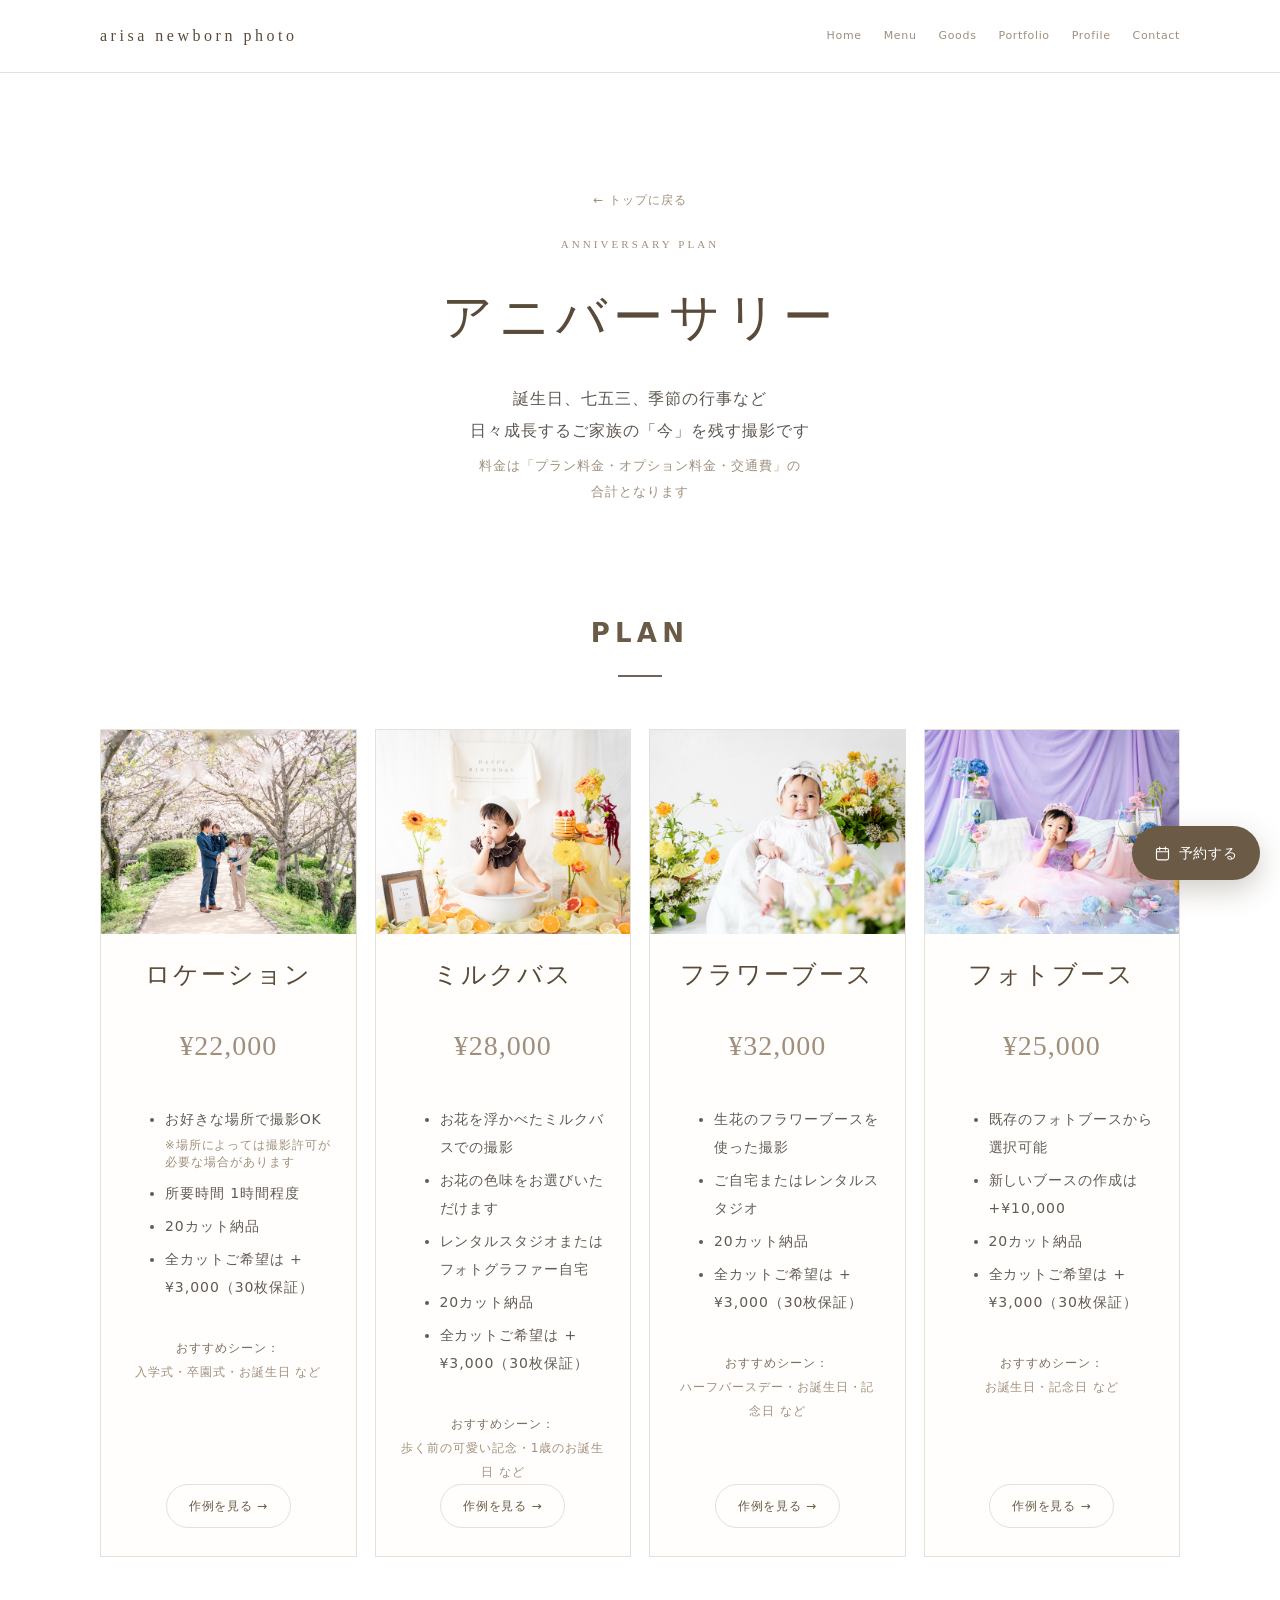
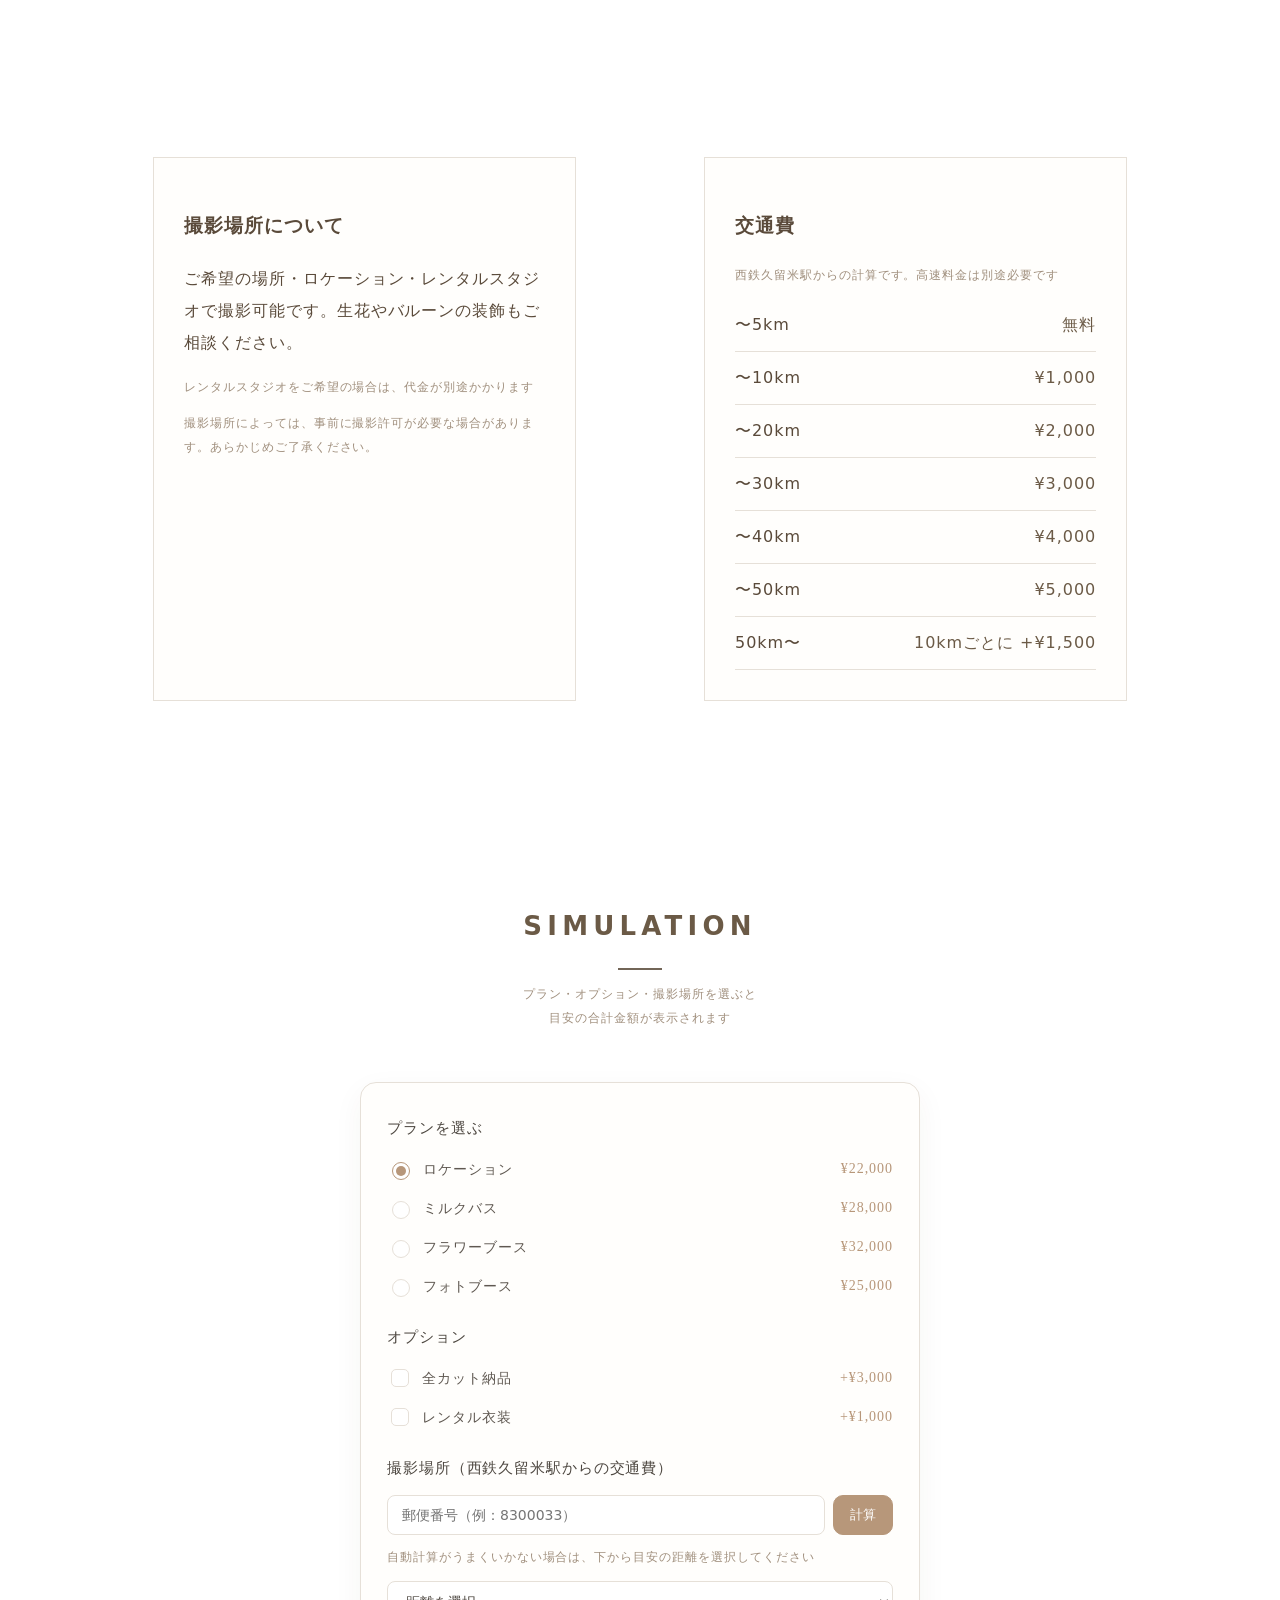
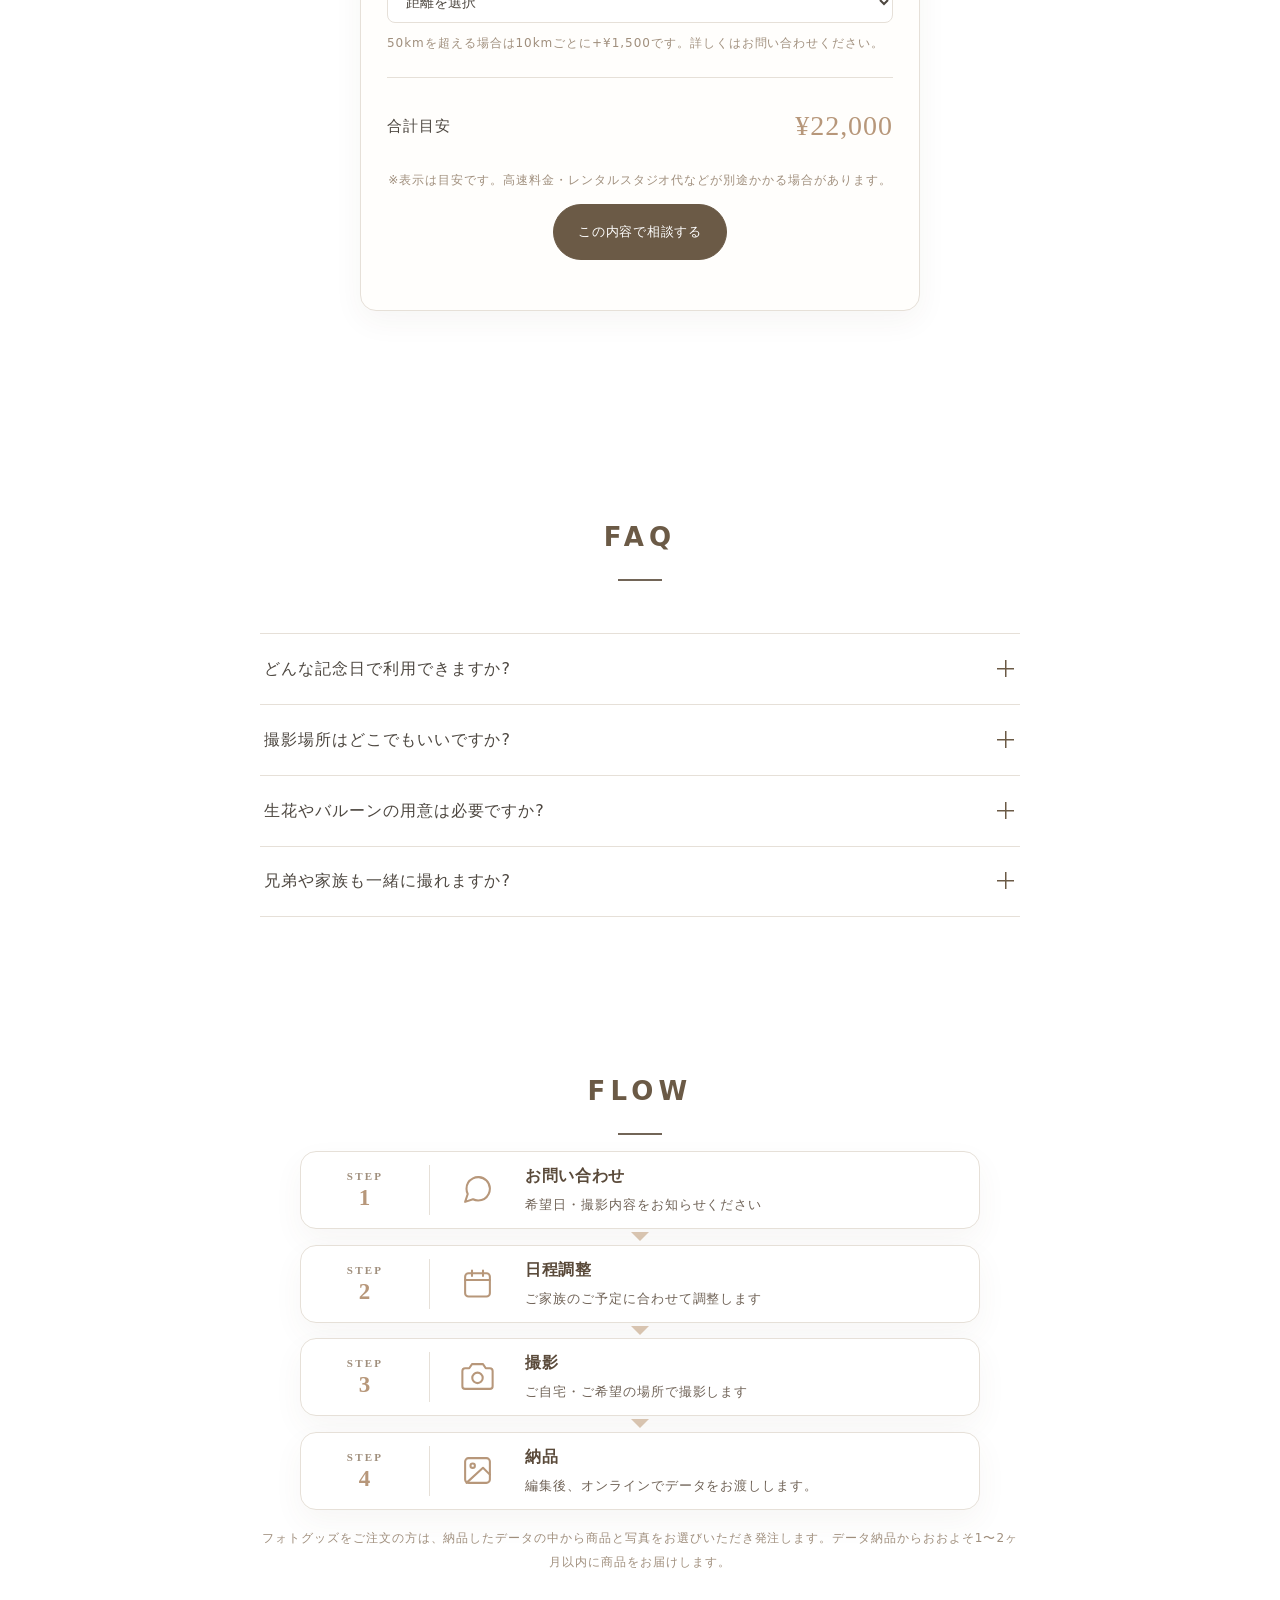
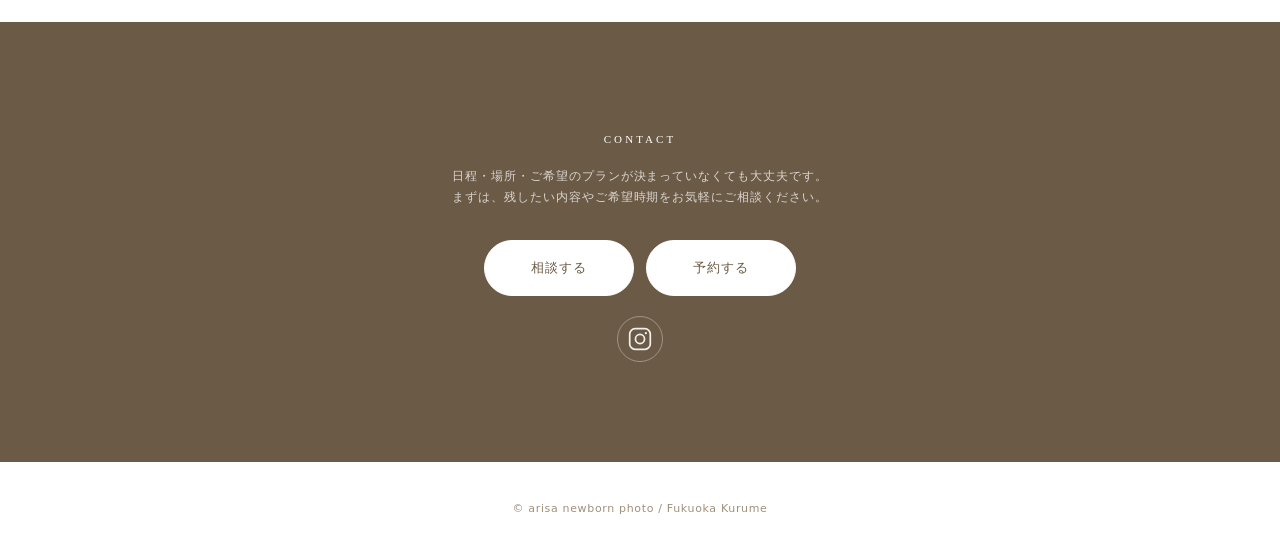
==== commit 2f3d81eb: "Add files via upload" ====
--- a/anniversary.html
+++ b/anniversary.html
@@ -4,21 +4,21 @@
   <meta charset="utf-8" />
   <meta name="viewport" content="width=device-width, initial-scale=1" />
   <title>アニバーサリー｜arisa newborn photo</title>
-  <link rel="stylesheet" href="style.css?v=95" />
+  <link rel="stylesheet" href="style.css?v=106" />
 </head>
 <body>
   <header class="nav"><div class="container nav-inner"><div class="brand"><a href="index.html">arisa newborn photo</a></div><input id="nav-toggle" class="nav-checkbox" type="checkbox" /><label class="nav-toggle" for="nav-toggle" aria-label="メニューを開閉"><span></span><span></span><span></span></label><nav class="nav-links"><a href="index.html">Home</a><a href="index.html#service">Menu</a><a href="photogoods.html">Goods</a><a href="portfolio.html">Portfolio</a><a href="profile.html">Profile</a><a href="index.html#contact">Contact</a></nav></div></header>
   <main>
     <div class="page-head container"><a class="backlink" href="index.html">トップに戻る</a><div style="margin-top:18px"><span class="eyebrow">Anniversary plan</span><h1>アニバーサリー</h1><p style="text-align:center">誕生日、七五三、季節の行事など<br>日々成長するご家族の「今」を残す撮影です<br><span class="fee-note">料金は「プラン料金・オプション料金・交通費」の<br>合計となります</span></p></div></div>
 
-    <section><div class="container"><div class="section-title"><span class="eyebrow">Plan</span><h2>プラン料金</h2></div><div class="plans">
-      <div class="plan"><img class="plan-img" src="写真フォルダ/photo/桜4人家族.jpg" alt="ロケーションプラン作例"><h3>ロケーション</h3><p class="price">¥22,000</p><ul><li>お好きな場所で撮影OK</li><li>所要時間 1時間程度</li><li>20カット納品</li><li>全カットご希望は +¥3,000（30枚保証）</li></ul><p class="scene"><b>おすすめシーン：</b><br>入学式・卒園式・お誕生日 など</p><a class="plan-sample" href="portfolio.html#pf-location">作例を見る</a></div>
+    <section><div class="container"><div class="section-title"><span class="eyebrow">Plan</span><h2>プラン料金</h2></div><div class="plans plans-4">
+      <div class="plan"><img class="plan-img" src="写真フォルダ/photo/桜4人家族.jpg" alt="ロケーションプラン作例"><h3>ロケーション</h3><p class="price">¥22,000</p><ul><li>お好きな場所で撮影OK</li><li class="li-note">※場所によっては撮影許可が必要な場合があります</li><li>所要時間 1時間程度</li><li>20カット納品</li><li>全カットご希望は +¥3,000（30枚保証）</li></ul><p class="scene"><b>おすすめシーン：</b><br>入学式・卒園式・お誕生日 など</p><a class="plan-sample" href="portfolio.html#pf-location">作例を見る</a></div>
       <div class="plan"><img class="plan-img" src="写真フォルダ/photo/ミルクバス1.jpg" alt="ミルクバスプラン作例"><h3>ミルクバス</h3><p class="price">¥28,000</p><ul><li>お花を浮かべたミルクバスでの撮影</li><li>お花の色味をお選びいただけます</li><li>レンタルスタジオまたはフォトグラファー自宅</li><li>20カット納品</li><li>全カットご希望は +¥3,000（30枚保証）</li></ul><p class="scene"><b>おすすめシーン：</b><br>歩く前の可愛い記念・1歳のお誕生日 など</p><a class="plan-sample" href="portfolio.html#pf-milkbath">作例を見る</a></div>
       <div class="plan"><img class="plan-img" src="写真フォルダ/photo/アニバーサリーフラワー1.jpg" alt="フラワーブースプラン作例"><h3>フラワーブース</h3><p class="price">¥32,000</p><ul><li>生花のフラワーブースを使った撮影</li><li>ご自宅またはレンタルスタジオ</li><li>20カット納品</li><li>全カットご希望は +¥3,000（30枚保証）</li></ul><p class="scene"><b>おすすめシーン：</b><br>ハーフバースデー・お誕生日・記念日 など</p><a class="plan-sample" href="portfolio.html#pf-flower">作例を見る</a></div>
       <div class="plan"><img class="plan-img" src="写真フォルダ/photo/フォトブース.jpg" alt="フォトブースプラン作例"><h3>フォトブース</h3><p class="price">¥25,000</p><ul><li>既存のフォトブースから選択可能</li><li>新しいブースの作成は +¥10,000</li><li>20カット納品</li><li>全カットご希望は +¥3,000（30枚保証）</li></ul><p class="scene"><b>おすすめシーン：</b><br>お誕生日・記念日 など</p><a class="plan-sample" href="portfolio.html#pf-booth">作例を見る</a></div>
     </div></div></section>
 
-    <section class="info-compact"><div class="container info"><div class="info-card"><h3>撮影場所について</h3><p>ご希望の場所・ロケーション・レンタルスタジオで撮影可能です。生花やバルーンの装飾もご相談ください。</p><p class="note">レンタルスタジオをご希望の場合は、代金が別途かかります</p></div><div class="info-card"><h3>交通費</h3><p class="note">西鉄久留米駅からの計算です。高速料金は別途必要です</p><table><tr><td>〜5km</td><td>無料</td></tr><tr><td>〜10km</td><td>¥1,000</td></tr><tr><td>〜20km</td><td>¥2,000</td></tr><tr><td>〜30km</td><td>¥3,000</td></tr><tr><td>〜40km</td><td>¥4,000</td></tr><tr><td>〜50km</td><td>¥5,000</td></tr><tr><td>50km〜</td><td>10kmごとに +¥1,500</td></tr></table></div></div></section>
+    <section class="info-compact"><div class="container info"><div class="info-card"><h3>撮影場所について</h3><p>ご希望の場所・ロケーション・レンタルスタジオで撮影可能です。生花やバルーンの装飾もご相談ください。</p><p class="note">レンタルスタジオをご希望の場合は、代金が別途かかります</p><p class="note">撮影場所によっては、事前に撮影許可が必要な場合があります。あらかじめご了承ください。</p></div><div class="info-card"><h3>交通費</h3><p class="note">西鉄久留米駅からの計算です。高速料金は別途必要です</p><table><tr><td>〜5km</td><td>無料</td></tr><tr><td>〜10km</td><td>¥1,000</td></tr><tr><td>〜20km</td><td>¥2,000</td></tr><tr><td>〜30km</td><td>¥3,000</td></tr><tr><td>〜40km</td><td>¥4,000</td></tr><tr><td>〜50km</td><td>¥5,000</td></tr><tr><td>50km〜</td><td>10kmごとに +¥1,500</td></tr></table></div></div></section>
 
     <section id="sim"><div class="narrow"><div class="section-title"><span class="eyebrow">Simulation</span><h2>料金シミュレーション</h2><p class="note">プラン・オプション・撮影場所を選ぶと<br>目安の合計金額が表示されます</p></div>
       <div class="sim-box">
@@ -102,6 +102,6 @@
   </main>
   <footer class="footer">© arisa newborn photo / Fukuoka Kurume</footer>
   <a class="fab js-book" href="#booking" target="_blank" rel="noreferrer" aria-label="予約する"><svg viewBox="0 0 24 24" width="17" height="17" fill="none" stroke="currentColor" stroke-width="1.6" stroke-linecap="round" stroke-linejoin="round"><rect x="3.5" y="5" width="17" height="16" rx="2.5"/><path d="M3.5 9.5h17M8 3v4M16 3v4"/></svg><span>予約する</span></a>
-  <script src="booking.js?v=7" defer></script>
+  <script src="booking.js?v=8" defer></script>
 </body>
 </html>
--- a/style.css
+++ b/style.css
@@ -20,16 +20,26 @@
 .nav-toggle span + span{margin-top:0}
 .nav-links{display:flex;gap:22px;font-size:11px;letter-spacing:.06em;color:var(--muted);align-items:center}
 .nav-links a:hover{color:var(--accent)}
-.hero{min-height:90vh;display:flex;align-items:center;padding:100px 0 72px;position:relative;overflow:hidden;background:#fff}
-.hero-bg{position:absolute;top:0;left:0;width:100%;height:100%;object-fit:cover;object-position:58% 30%;z-index:0;animation:heroFade 2.6s cubic-bezier(.22,.61,.36,1) forwards;opacity:1;margin:0;pointer-events:none}
+.hero{padding:96px 0 48px;position:relative;overflow:hidden;background:#fff}
+.hero-bg{display:block;position:relative;width:100vw;max-width:none;margin:26px 0 30px;margin-left:calc(50% - 50vw);height:70vh;max-height:760px;object-fit:cover;object-position:58% 32%;z-index:0;animation:heroFade 2.6s cubic-bezier(.22,.61,.36,1) forwards;opacity:1;pointer-events:none}
 .hero-scrim{display:none}
 .hero .container{position:relative;z-index:2}
-.hero-inner{max-width:520px;animation:heroText 1.6s ease-out .5s forwards;opacity:1;position:relative;z-index:2}
+.hero-inner{max-width:100%;animation:heroText 1.6s ease-out .5s forwards;opacity:1;position:relative;z-index:2}
 .eyebrow{font-family:Georgia,serif;font-size:11px;letter-spacing:.28em;color:var(--muted);text-transform:uppercase}
 .hero h1{font-family:Georgia,"Noto Serif JP",serif;font-weight:300;font-size:clamp(22px,3vw,36px);line-height:1.85;margin:22px 0 28px;letter-spacing:.12em;max-width:90%;}
 .lead{font-size:14px;color:#5f5851;max-width:600px;line-height:2.1}
 .hero-card{background:var(--paper);padding:18px;border:1px solid var(--line)}
 .hero-card img{aspect-ratio:4/5;object-fit:cover;object-position:50% 18%}
+#profile .hero-card img{aspect-ratio:3/2;object-position:50% 28%}
+.reveal{opacity:0;transform:translateY(20px);transition:opacity .8s cubic-bezier(.22,.61,.36,1),transform .8s cubic-bezier(.22,.61,.36,1);will-change:opacity,transform}
+.reveal.is-visible{opacity:1;transform:none}
+@media(prefers-reduced-motion:reduce){.reveal{opacity:1!important;transform:none!important;transition:none!important}}
+.pf-card-grid{display:grid;grid-template-columns:1fr 1fr;gap:36px;align-items:center}
+.pf-card-grid img{width:100%}
+.pf-card-text .eyebrow{display:block;margin-bottom:6px}
+.pf-card-text h3{font-family:Georgia,"Noto Serif JP",serif;font-weight:300;font-size:26px;letter-spacing:.12em;margin:6px 0 16px}
+.pf-card-text p{color:#625b54;line-height:2;font-size:80%}
+@media(max-width:900px){.pf-card-grid{grid-template-columns:1fr;gap:22px}.pf-card-grid img{order:-1}}
 @keyframes heroFade{from{opacity:0;transform:scale(1.06)}to{opacity:1;transform:none}}
 @keyframes heroText{from{opacity:0;transform:translateY(16px)}to{opacity:1;transform:none}}
 @media(prefers-reduced-motion:reduce){.hero-bg,.hero-inner{animation:none;opacity:1}}
@@ -37,6 +47,7 @@
 .btn{padding:14px 24px;border:1px solid var(--dark);background:var(--dark);color:white;font-size:13px;letter-spacing:.06em;display:inline-flex;align-items:center;justify-content:center;min-width:150px;width:auto;border-radius:999px;cursor:pointer;transition:transform .2s ease,box-shadow .2s ease,background .2s ease,color .2s ease,border-color .2s ease,filter .2s ease}
 .hero .lead{font-size:12.6px}
 .hero .btn{flex:1 1 45%;min-width:150px;width:auto}
+.hero .btns{max-width:80%;margin-left:auto;margin-right:auto}
 .btn.secondary{background:transparent;color:var(--dark)}
 .btn.line{background:var(--dark);border-color:var(--dark);color:#fff}
 .hero .btn.line,.hero .btn.secondary{background:#fff;color:var(--dark);border:1px solid var(--dark)}
@@ -73,7 +84,7 @@
 .service h3{font-family:Georgia,"Noto Serif JP",serif;font-weight:300;font-size:21px;margin:0 0 10px;letter-spacing:.1em}
 .service h3 a{border-bottom:1px solid var(--line);padding-bottom:3px}
 .service h3 a:after{content:"  →";font-size:14px;color:var(--accent)}
-.service-link{display:inline-flex;margin:16px auto 0;padding:9px 22px;border:1px solid var(--line);color:var(--dark);font-size:12px;letter-spacing:.08em;transition:background .2s ease,color .2s ease,border-color .2s ease;border-radius:999px;text-align:center}
+.service-link{display:flex;width:fit-content;max-width:100%;justify-content:center;margin:16px auto 0;padding:9px 22px;border:1px solid var(--line);color:var(--dark);font-size:12px;letter-spacing:.08em;transition:background .2s ease,color .2s ease,border-color .2s ease;border-radius:999px;text-align:center}
 .service-link:after{content:"  →"}
 .service-link:hover{background:var(--dark);color:#fff;border-color:var(--dark)}
 .price{font-family:Georgia,serif;font-size:18px;color:var(--muted);margin:10px 0}
@@ -89,6 +100,11 @@
 .pose-item img{width:100%;height:230px;object-fit:cover;object-position:50% 42%}
 .pose-item p{text-align:center;font-family:Georgia,"Noto Serif JP",serif;letter-spacing:.1em;margin:12px 0 4px;color:#5f5851;font-size:14px}
 .plans{display:grid;grid-template-columns:repeat(3,1fr);gap:18px}
+.plans-2{grid-template-columns:repeat(2,minmax(0,320px));justify-content:center;max-width:700px;margin:0 auto}
+.plans-1{grid-template-columns:minmax(0,360px);justify-content:center}
+.plans-4{grid-template-columns:repeat(4,1fr)}
+.plans-4 .plan .scene{margin-top:14px}
+.plans-4 .plan-sample{margin-top:auto}
 .plan{background:var(--paper);border:1px solid var(--line);padding:28px 24px;position:relative;text-align:center;display:flex;flex-direction:column}
 .plan.recommend{border-color:var(--accent);box-shadow:var(--shadow)}
 .badge{position:absolute;top:16px;right:16px;background:#f4e5d7;color:#9d7656;font-size:11px;padding:4px 9px}
@@ -106,6 +122,9 @@
 .plan-sample:active{transform:translateY(0) scale(.98);filter:brightness(.9)}
 .plan-pose-link{margin-top:30px}
 #pose{scroll-margin-top:84px}
+.plan li.li-note{list-style:none;margin:-1px 0 7px;font-size:11.5px;color:var(--muted);line-height:1.55}
+#shindan{padding-bottom:50px}
+#shindan + section{padding-top:50px}
 .plan-discount{margin:16px -24px -28px;margin-top:auto;padding:12px 18px;background:var(--accent2);color:#5a4a3a;font-size:12px;line-height:1.55;text-align:center}
 .plan-discount span{display:block}
 .plan-discount b{display:inline-block;margin-top:3px;font-family:Georgia,serif;font-weight:700;font-size:15px;letter-spacing:.02em;color:#5a4433}
@@ -143,7 +162,7 @@
 .fee-card td{padding:6px 0}
 .notes-compact .info-card h3{display:flex;align-items:center;gap:9px}
 .note-icon{width:21px;height:21px;color:var(--accent);flex-shrink:0}
-.cost-grid{display:grid;grid-template-columns:1fr 1fr;gap:44px;align-items:start;max-width:940px;margin:0 auto}
+.cost-grid{display:grid;grid-template-columns:1fr;gap:48px;align-items:start;max-width:520px;margin:0 auto}
 .cost-grid .option-box{margin-top:24px}
 .cost-grid .fee-card{width:100%;max-width:none;margin:24px 0 0}
 @media(max-width:820px){.cost-grid{grid-template-columns:1fr;gap:48px;max-width:520px}}
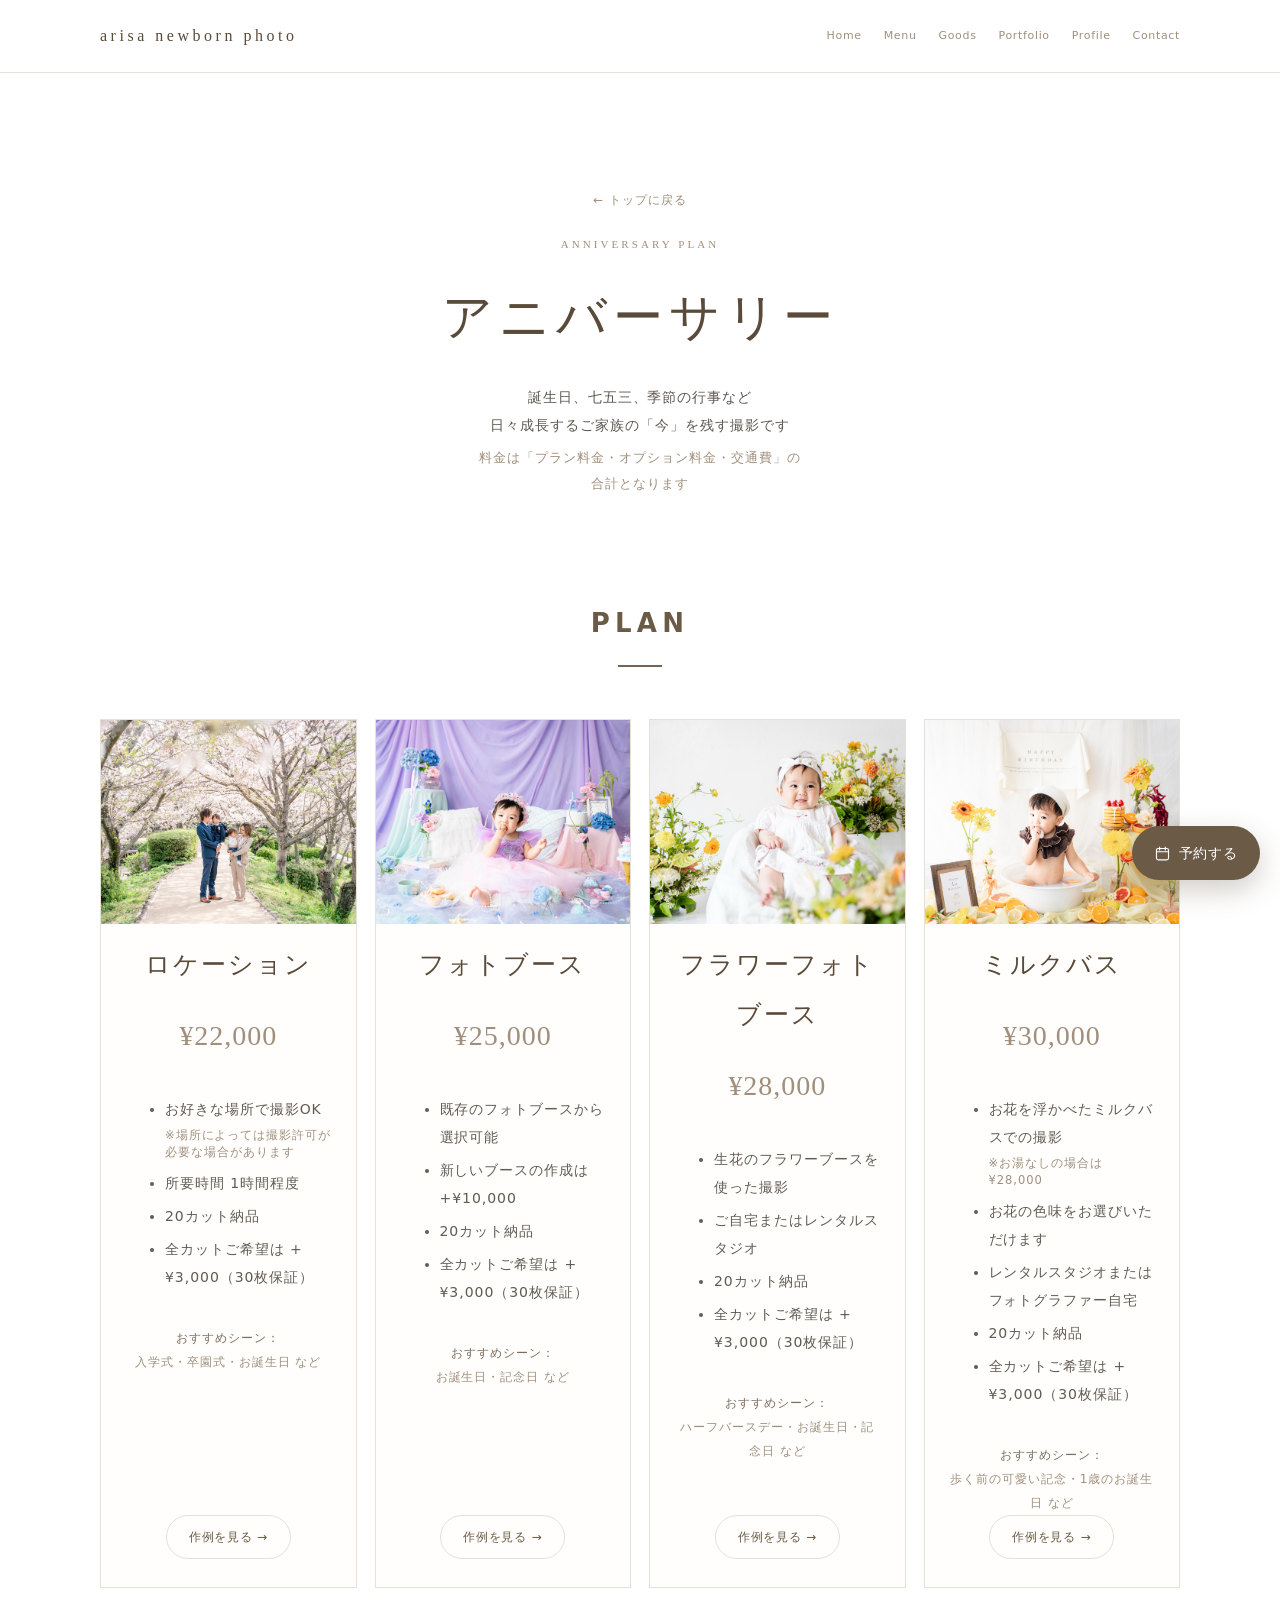
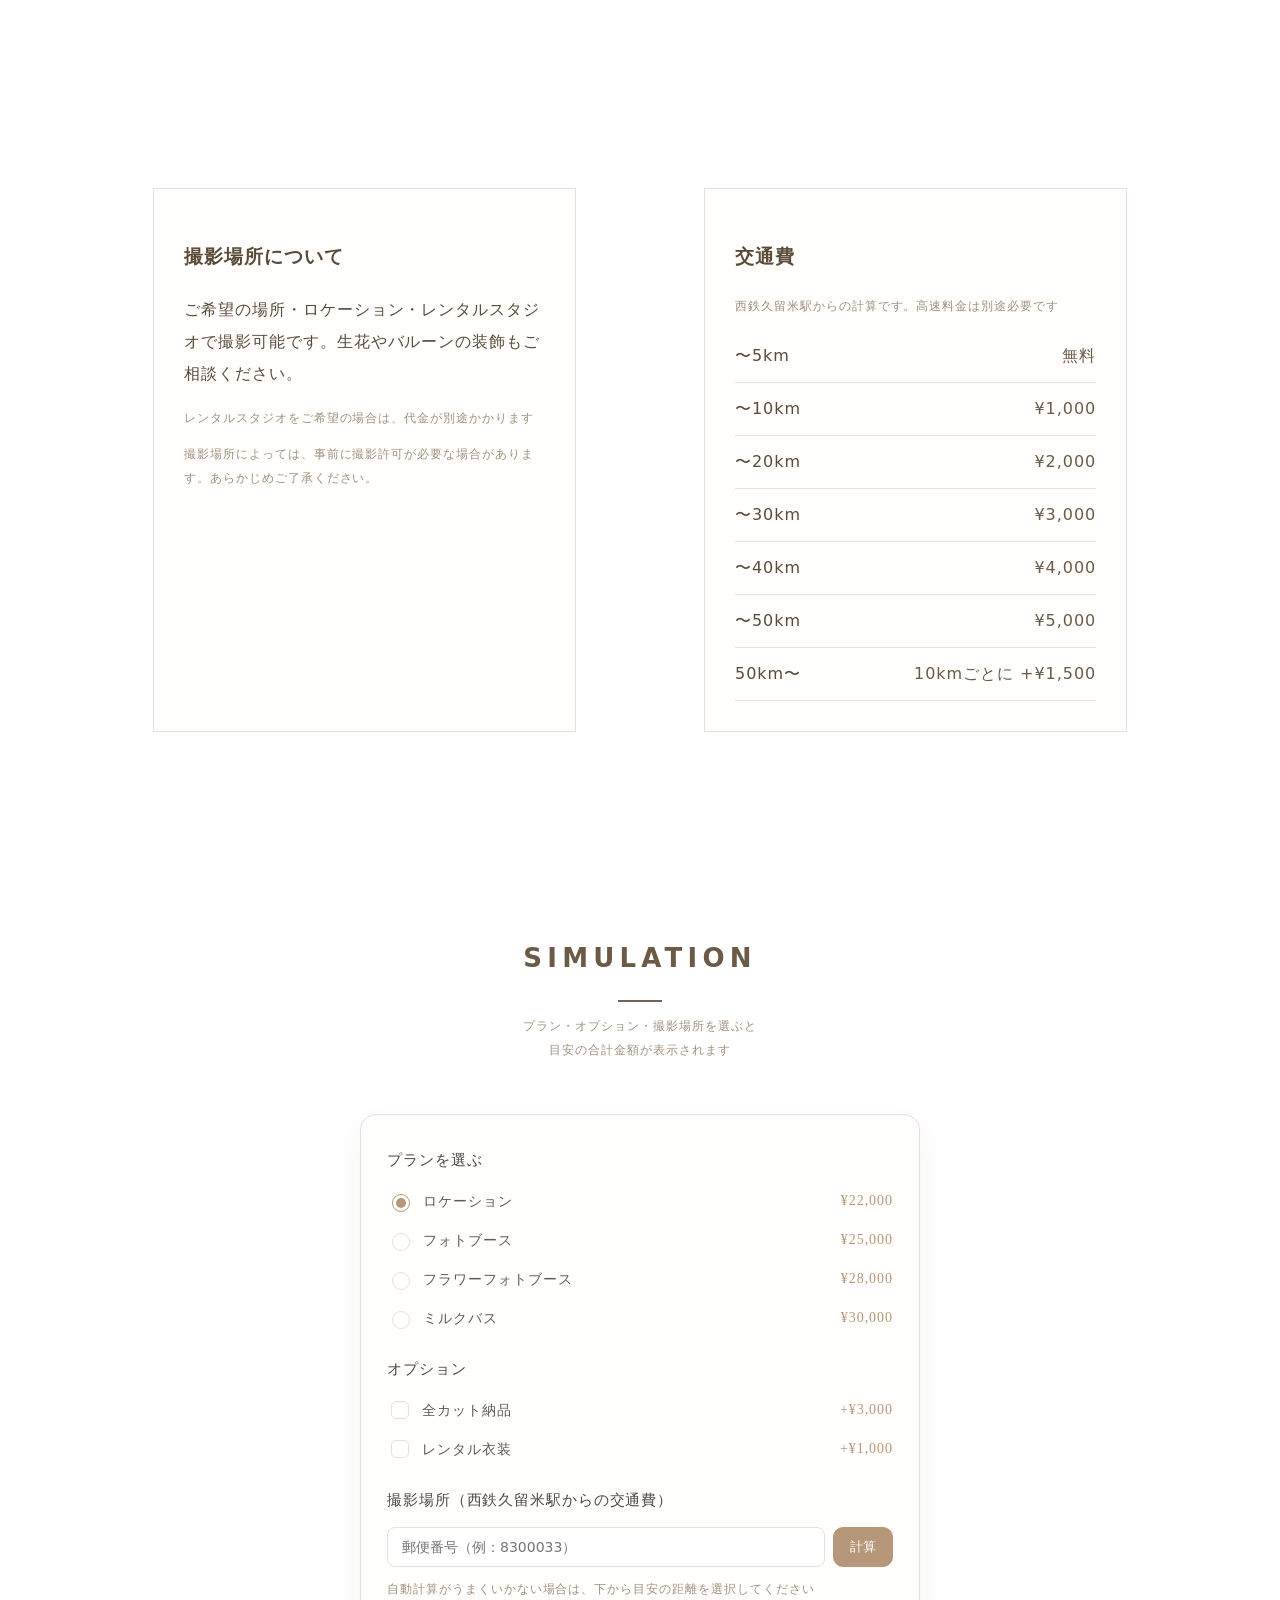
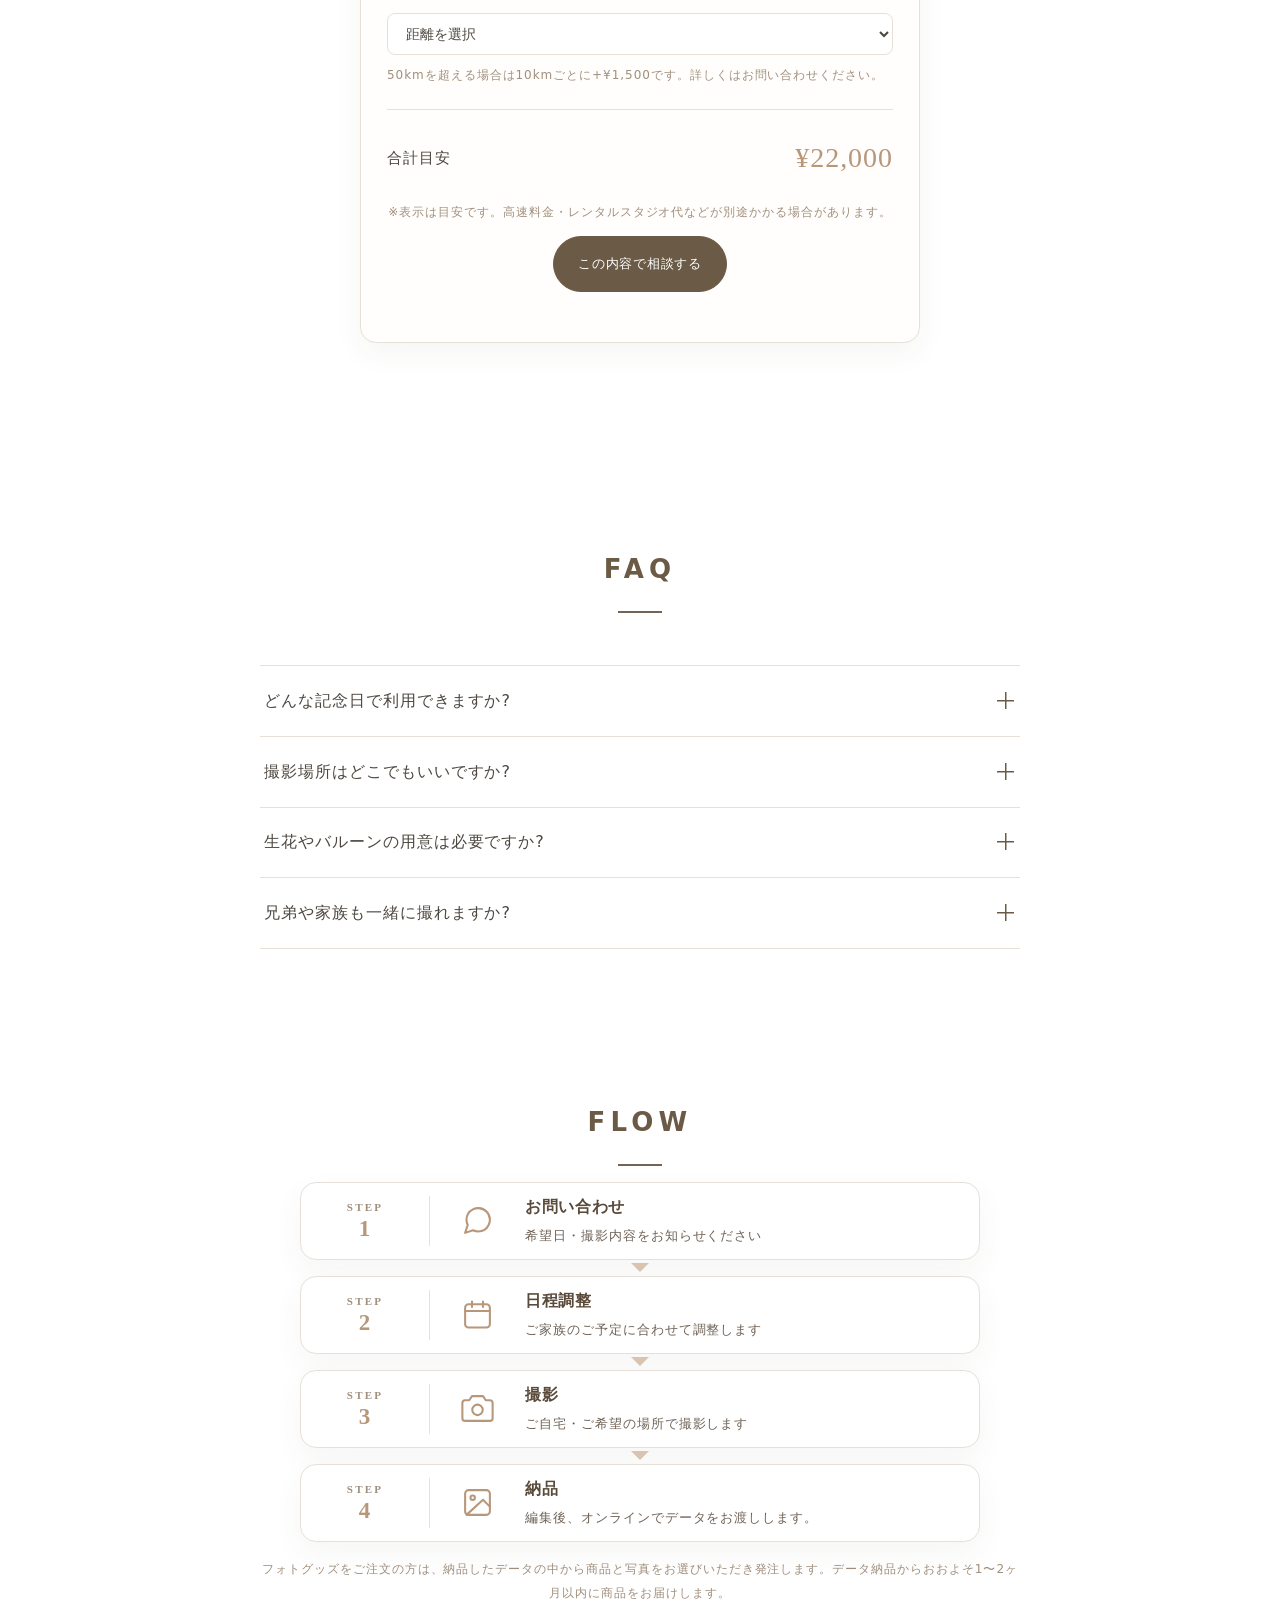
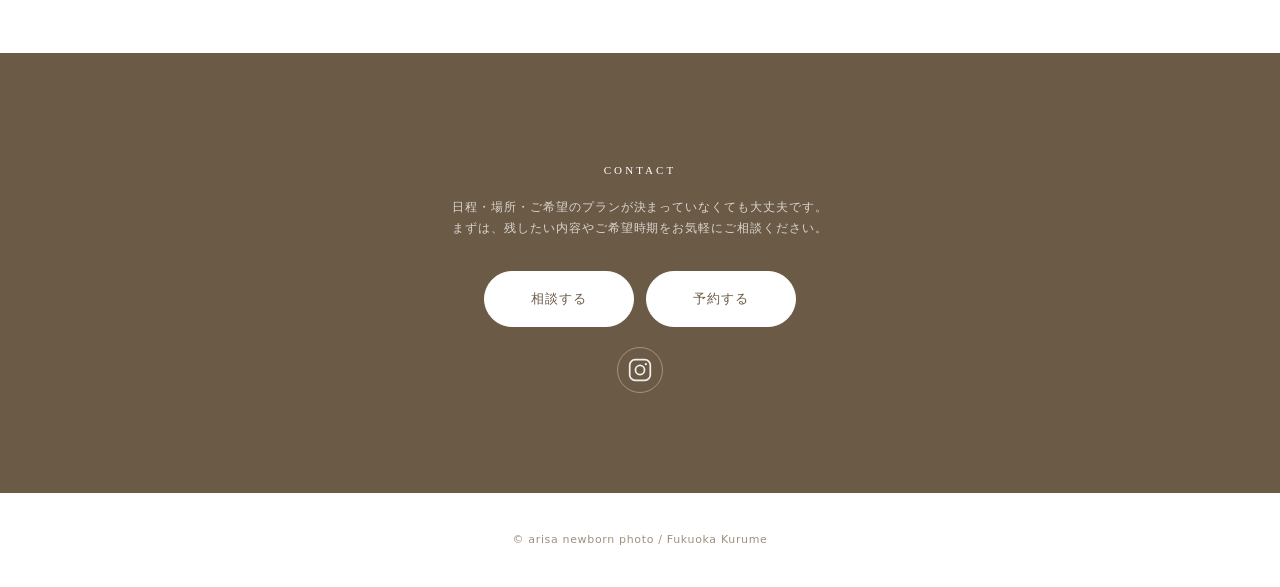
==== commit 815bf5b9: "Add files via upload" ====
--- a/anniversary.html
+++ b/anniversary.html
@@ -4,7 +4,7 @@
   <meta charset="utf-8" />
   <meta name="viewport" content="width=device-width, initial-scale=1" />
   <title>アニバーサリー｜arisa newborn photo</title>
-  <link rel="stylesheet" href="style.css?v=106" />
+  <link rel="stylesheet" href="style.css?v=109" />
 </head>
 <body>
   <header class="nav"><div class="container nav-inner"><div class="brand"><a href="index.html">arisa newborn photo</a></div><input id="nav-toggle" class="nav-checkbox" type="checkbox" /><label class="nav-toggle" for="nav-toggle" aria-label="メニューを開閉"><span></span><span></span><span></span></label><nav class="nav-links"><a href="index.html">Home</a><a href="index.html#service">Menu</a><a href="photogoods.html">Goods</a><a href="portfolio.html">Portfolio</a><a href="profile.html">Profile</a><a href="index.html#contact">Contact</a></nav></div></header>
@@ -13,9 +13,9 @@
 
     <section><div class="container"><div class="section-title"><span class="eyebrow">Plan</span><h2>プラン料金</h2></div><div class="plans plans-4">
       <div class="plan"><img class="plan-img" src="写真フォルダ/photo/桜4人家族.jpg" alt="ロケーションプラン作例"><h3>ロケーション</h3><p class="price">¥22,000</p><ul><li>お好きな場所で撮影OK</li><li class="li-note">※場所によっては撮影許可が必要な場合があります</li><li>所要時間 1時間程度</li><li>20カット納品</li><li>全カットご希望は +¥3,000（30枚保証）</li></ul><p class="scene"><b>おすすめシーン：</b><br>入学式・卒園式・お誕生日 など</p><a class="plan-sample" href="portfolio.html#pf-location">作例を見る</a></div>
-      <div class="plan"><img class="plan-img" src="写真フォルダ/photo/ミルクバス1.jpg" alt="ミルクバスプラン作例"><h3>ミルクバス</h3><p class="price">¥28,000</p><ul><li>お花を浮かべたミルクバスでの撮影</li><li>お花の色味をお選びいただけます</li><li>レンタルスタジオまたはフォトグラファー自宅</li><li>20カット納品</li><li>全カットご希望は +¥3,000（30枚保証）</li></ul><p class="scene"><b>おすすめシーン：</b><br>歩く前の可愛い記念・1歳のお誕生日 など</p><a class="plan-sample" href="portfolio.html#pf-milkbath">作例を見る</a></div>
-      <div class="plan"><img class="plan-img" src="写真フォルダ/photo/アニバーサリーフラワー1.jpg" alt="フラワーブースプラン作例"><h3>フラワーブース</h3><p class="price">¥32,000</p><ul><li>生花のフラワーブースを使った撮影</li><li>ご自宅またはレンタルスタジオ</li><li>20カット納品</li><li>全カットご希望は +¥3,000（30枚保証）</li></ul><p class="scene"><b>おすすめシーン：</b><br>ハーフバースデー・お誕生日・記念日 など</p><a class="plan-sample" href="portfolio.html#pf-flower">作例を見る</a></div>
       <div class="plan"><img class="plan-img" src="写真フォルダ/photo/フォトブース.jpg" alt="フォトブースプラン作例"><h3>フォトブース</h3><p class="price">¥25,000</p><ul><li>既存のフォトブースから選択可能</li><li>新しいブースの作成は +¥10,000</li><li>20カット納品</li><li>全カットご希望は +¥3,000（30枚保証）</li></ul><p class="scene"><b>おすすめシーン：</b><br>お誕生日・記念日 など</p><a class="plan-sample" href="portfolio.html#pf-booth">作例を見る</a></div>
+      <div class="plan"><img class="plan-img" src="写真フォルダ/photo/アニバーサリーフラワー1.jpg" alt="フラワーフォトブースプラン作例"><h3>フラワーフォトブース</h3><p class="price">¥28,000</p><ul><li>生花のフラワーブースを使った撮影</li><li>ご自宅またはレンタルスタジオ</li><li>20カット納品</li><li>全カットご希望は +¥3,000（30枚保証）</li></ul><p class="scene"><b>おすすめシーン：</b><br>ハーフバースデー・お誕生日・記念日 など</p><a class="plan-sample" href="portfolio.html#pf-flower">作例を見る</a></div>
+      <div class="plan"><img class="plan-img" src="写真フォルダ/photo/ミルクバス1.jpg" alt="ミルクバスプラン作例"><h3>ミルクバス</h3><p class="price">¥30,000</p><ul><li>お花を浮かべたミルクバスでの撮影</li><li class="li-note">※お湯なしの場合は ¥28,000</li><li>お花の色味をお選びいただけます</li><li>レンタルスタジオまたはフォトグラファー自宅</li><li>20カット納品</li><li>全カットご希望は +¥3,000（30枚保証）</li></ul><p class="scene"><b>おすすめシーン：</b><br>歩く前の可愛い記念・1歳のお誕生日 など</p><a class="plan-sample" href="portfolio.html#pf-milkbath">作例を見る</a></div>
     </div></div></section>
 
     <section class="info-compact"><div class="container info"><div class="info-card"><h3>撮影場所について</h3><p>ご希望の場所・ロケーション・レンタルスタジオで撮影可能です。生花やバルーンの装飾もご相談ください。</p><p class="note">レンタルスタジオをご希望の場合は、代金が別途かかります</p><p class="note">撮影場所によっては、事前に撮影許可が必要な場合があります。あらかじめご了承ください。</p></div><div class="info-card"><h3>交通費</h3><p class="note">西鉄久留米駅からの計算です。高速料金は別途必要です</p><table><tr><td>〜5km</td><td>無料</td></tr><tr><td>〜10km</td><td>¥1,000</td></tr><tr><td>〜20km</td><td>¥2,000</td></tr><tr><td>〜30km</td><td>¥3,000</td></tr><tr><td>〜40km</td><td>¥4,000</td></tr><tr><td>〜50km</td><td>¥5,000</td></tr><tr><td>50km〜</td><td>10kmごとに +¥1,500</td></tr></table></div></div></section>
@@ -24,9 +24,9 @@
       <div class="sim-box">
         <div class="sim-field"><span class="sim-label">プランを選ぶ</span><div class="sim-options">
           <label><input type="radio" name="a-plan" value="22000" checked>ロケーション<span>¥22,000</span></label>
-          <label><input type="radio" name="a-plan" value="28000">ミルクバス<span>¥28,000</span></label>
-          <label><input type="radio" name="a-plan" value="32000">フラワーブース<span>¥32,000</span></label>
           <label><input type="radio" name="a-plan" value="25000" data-pb="1">フォトブース<span>¥25,000</span></label>
+          <label><input type="radio" name="a-plan" value="28000">フラワーフォトブース<span>¥28,000</span></label>
+          <label><input type="radio" name="a-plan" value="30000">ミルクバス<span>¥30,000</span></label>
         </div></div>
         <div class="sim-field"><span class="sim-label">オプション</span><div class="sim-options">
           <label><input type="checkbox" id="a-allcut">全カット納品<span>+¥3,000</span></label>
@@ -92,7 +92,7 @@
     <section><div class="narrow"><div class="section-title"><span class="eyebrow">FAQ</span><h2>よくある質問</h2></div><div class="faq">
       <details><summary>どんな記念日で利用できますか?</summary><p>お誕生日・ハーフバースデー・季節の行事など、さまざまな記念日で撮影いただけます。</p></details>
       <details><summary>撮影場所はどこでもいいですか?</summary><p>お好きな場所やレンタルスタジオで撮影できます。ご希望の場所をご相談ください。</p></details>
-      <details><summary>生花やバルーンの用意は必要ですか?</summary><p>ミルクバス・フラワーブース・フォトブースプランでは、装飾はこちらでご用意します。イメージもご相談いただけます。</p></details>
+      <details><summary>生花やバルーンの用意は必要ですか?</summary><p>ミルクバス・フラワーフォトブース・フォトブースプランでは、装飾はこちらでご用意します。イメージもご相談いただけます。</p></details>
       <details><summary>兄弟や家族も一緒に撮れますか?</summary><p>はい。ご家族・ご兄弟一緒の撮影も可能です。お気軽にご相談ください。</p></details>
     </div></div></section>
 
--- a/style.css
+++ b/style.css
@@ -31,6 +31,19 @@
 .hero-card{background:var(--paper);padding:18px;border:1px solid var(--line)}
 .hero-card img{aspect-ratio:4/5;object-fit:cover;object-position:50% 18%}
 #profile .hero-card img{aspect-ratio:3/2;object-position:50% 28%}
+.closing{padding:72px 0 80px}
+.closing-msg{text-align:center;font-family:Georgia,"Noto Serif JP",serif;font-weight:300;font-size:clamp(20px,2.4vw,28px);line-height:2;letter-spacing:.12em;color:var(--dark);margin:0}
+@media(max-width:560px){.closing{padding:52px 0 58px}.closing-msg{font-size:16px;line-height:1.9;letter-spacing:.04em}}
+.pf-tabs{display:flex;flex-wrap:wrap;gap:10px;justify-content:center;margin:0 0 36px}
+.pf-tab{border:1px solid var(--line);background:#fff;color:var(--muted);border-radius:999px;padding:9px 20px;font-size:13px;letter-spacing:.06em;cursor:pointer;font-family:inherit;transition:background .2s ease,color .2s ease,border-color .2s ease}
+.pf-tab.is-active{background:var(--dark);color:#fff;border-color:var(--dark)}
+@media(hover:hover){.pf-tab:hover{border-color:var(--dark);color:var(--dark)}.pf-tab.is-active:hover{color:#fff}}
+.pf-loading{grid-column:1/-1;text-align:center;color:var(--muted);font-size:13px;padding:48px 0}
+.portfolio-grid.pf-grouped{display:block}
+.pf-group{margin-bottom:44px}
+.pf-group:last-child{margin-bottom:0}
+.pf-subhead{font-size:15px;letter-spacing:.08em;color:var(--dark);font-weight:600;text-align:center;margin:0 0 18px;padding-bottom:10px;border-bottom:1px solid var(--line)}
+@media(max-width:560px){.pf-tabs{gap:7px;margin-bottom:24px}.pf-tab{padding:7px 14px;font-size:12px}.pf-group{margin-bottom:32px}.pf-subhead{font-size:13px;margin-bottom:12px}}
 .reveal{opacity:0;transform:translateY(20px);transition:opacity .8s cubic-bezier(.22,.61,.36,1),transform .8s cubic-bezier(.22,.61,.36,1);will-change:opacity,transform}
 .reveal.is-visible{opacity:1;transform:none}
 @media(prefers-reduced-motion:reduce){.reveal{opacity:1!important;transform:none!important;transition:none!important}}
@@ -270,7 +283,7 @@
 .page-head{padding:110px 0 0;text-align:center}
 .page-head .eyebrow{display:block;margin-bottom:12px}
 .page-head h1{font-family:Georgia,"Noto Serif JP",serif;font-weight:400;font-size:clamp(30px,4.4vw,50px);letter-spacing:.12em;margin:0 0 16px}
-.page-head p{color:#5f5851;max-width:640px;margin:0 auto}
+.page-head p{color:#5f5851;max-width:640px;margin:0 auto;font-size:14px}
 .page-head-image{margin:24px auto 0;max-width:720px;overflow:hidden;border-radius:24px}
 .page-head-image img{width:100%;display:block;object-fit:cover;object-position:center center}
 .backlink{font-size:12px;color:var(--muted)}.backlink:hover{color:var(--accent)}
